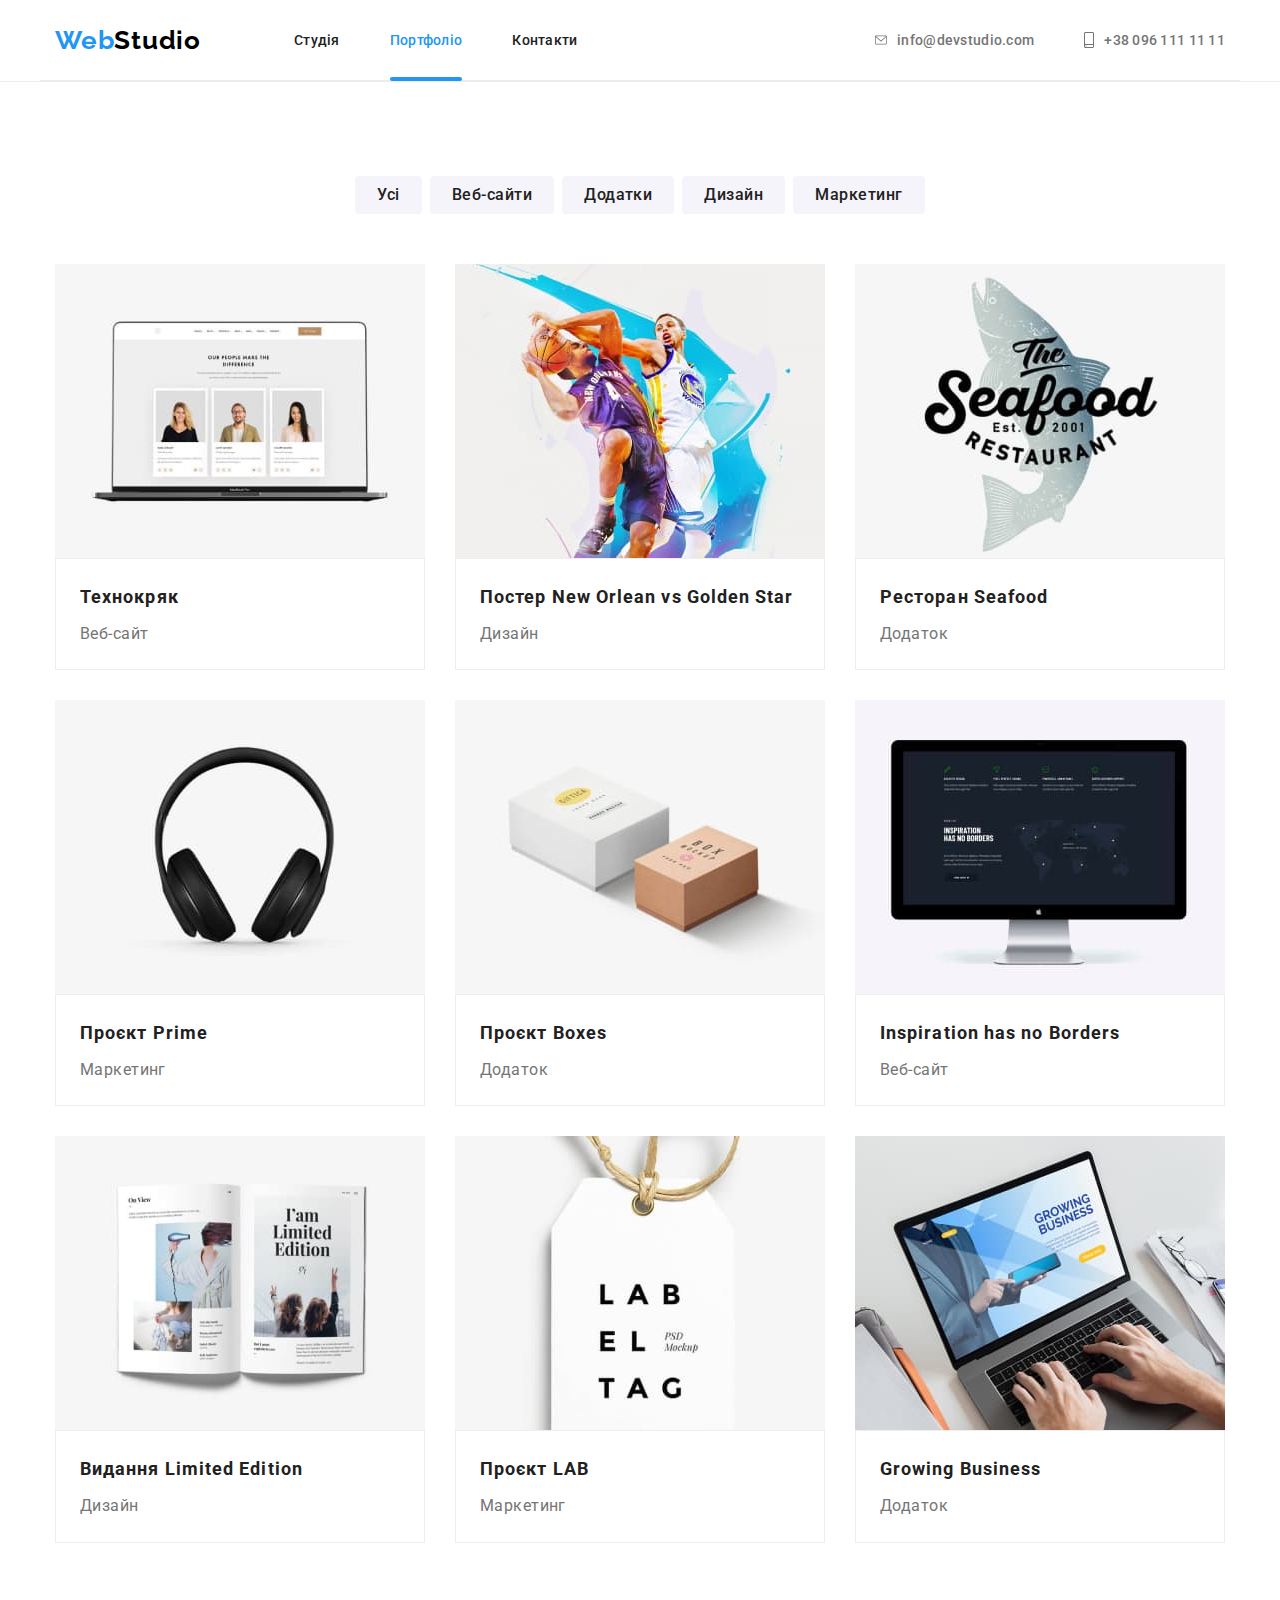
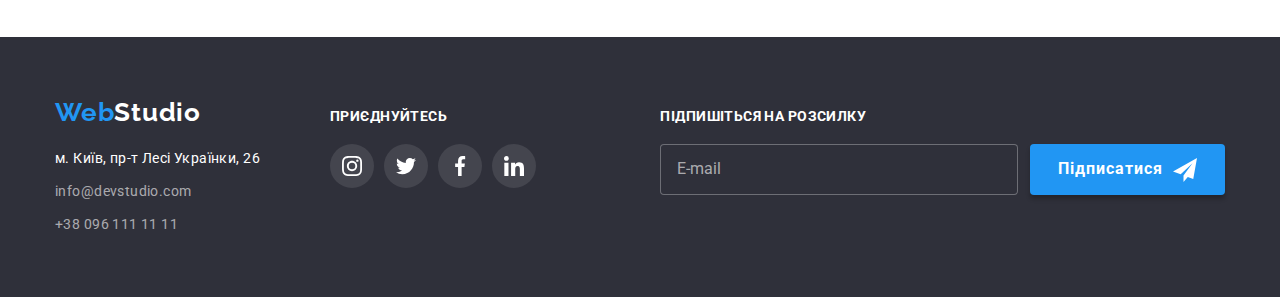
==== portfolio.html @ 320b432a "Initial commit" ====
<!DOCTYPE html>
<html lang="uk">
  <head>
    <meta charset="UTF-8" />
    <meta http-equiv="X-UA-Compatible" content="IE=edge" />
    <meta name="viewport" content="width=device-width, initial-scale=1.0" />
    <title>Портфоліо</title>
    <link
      href="https://fonts.googleapis.com/css2?family=Raleway:wght@700&family=Roboto:wght@400;500;700;900&display=swap"
      rel="stylesheet"
    />
    <link
      rel="stylesheet"
      href="https://cdnjs.cloudflare.com/ajax/libs/modern-normalize/1.0.0/modern-normalize.min.css"
    />
    <link rel="stylesheet" href="./css/styles.css" />
  </head>
  <body>
    <header class="header">
      <div class="container header">
        <a href="./index.html" class="logo link"><span class="web">Web</span>Studio</a>
        <nav class="nav-menu">
          <ul class="nav-list list">
            <li class="nav-list-point">
              <a href="./index.html" class="nav-list-link link">Студія</a>
            </li>
            <li class="nav-list-point">
              <div class="current-thumb">
                <a href="./portfolio.html" class="nav-list-link current link">Портфоліо</a>
              </div>
            </li>
            <li class="nav-list-point">
              <a href="#" class="nav-list-link link">Контакти</a>
            </li>
          </ul>
        </nav>

        <ul class="header-contacts list">
          <li class="header-contacts-point">
            <a href="mailto:info@devstudio.com" class="header-contacts-link link">
              <svg class="header-icon" , width="12" , height="16">
                <use href="./images/icons/symbol-defs.svg#icon-mail"></use>
              </svg>
              info@devstudio.com
            </a>
          </li>
          <li class="header-contacts-point">
            <a href="tel:+380961111111" class="header-contacts-link link">
              <svg class="header-icon" , width="10" , height="16">
                <use href="./images/icons/symbol-defs.svg#icon-smartphone"></use>
              </svg>
              +38 096 111 11 11
            </a>
          </li>
        </ul>
      </div>
    </header>
    <main>
      <section class="portfolio-section section">
        <div class="container">
          <h1 class="visually-hidden">Варіанти наших робіт</h1>
          <ul class="button-list list">
            <li class="button-list-point">
              <button type="button" class="portfolio-button">Усі</button>
            </li>
            <li class="button-list-point">
              <button type="button" class="portfolio-button">Веб-сайти</button>
            </li>
            <li class="button-list-point">
              <button type="button" class="portfolio-button">Додатки</button>
            </li>
            <li class="button-list-point">
              <button type="button" class="portfolio-button">Дизайн</button>
            </li>
            <li class="button-list-point">
              <button type="button" class="portfolio-button">Маркетинг</button>
            </li>
          </ul>
          <ul class="img-list list">
            <li class="img-list-point">
              <a class="img-link link" href="">
                <div class="portfolio-thumb">
                  <img
                    src="./images/portfolio/tech-1.jpg"
                    alt="відкритий ноутбук з зображенням команди"
                    width="370"
                    height="294"
                    class="img-list-image"
                  />
                  <div class="overlay">
                    <p class="portfolio-text text">
                      Ресурс пропонує комплексні пропозиції з різним рівнем функціоналу та сервісів.
                      Все це дозволить відвідувачу отримати вичерпні відомості про компанію чи
                      приватну особу.
                    </p>
                  </div>
                </div>
                <div class="img-list-container">
                  <h2 class="img-list-title">Технокряк</h2>
                  <p class="img-list-text">Веб-сайт</p>
                </div>
              </a>
            </li>
            <li class="img-list-point">
              <a class="img-link link" href="">
                <div class="portfolio-thumb">
                  <img
                    src="./images/portfolio/poster-2.jpg"
                    alt="потсер з двома баскетболистами"
                    width="370"
                    height="294"
                    class="img-list-image"
                  />
                  <div class="overlay">
                    <p class="portfolio-text text">
                      Ресурс пропонує комплексні пропозиції з різним рівнем функціоналу та сервісів.
                      Все це дозволить відвідувачу отримати вичерпні відомості про компанію чи
                      приватну особу.
                    </p>
                  </div>
                </div>
                <div class="img-list-container">
                  <h2 class="img-list-title">Постер New Orlean vs Golden Star</h2>
                  <p class="img-list-text">Дизайн</p>
                </div>
              </a>
            </li>
            <li class="img-list-point">
              <a class="img-link link" href="">
                <div class="portfolio-thumb">
                  <img
                    src="./images/portfolio/restaurant-3.jpg"
                    alt="логотип ресторану"
                    width="370"
                    height="294"
                    class="img-list-image"
                  />
                  <div class="overlay">
                    <p class="portfolio-text text">
                      Ресурс пропонує комплексні пропозиції з різним рівнем функціоналу та сервісів.
                      Все це дозволить відвідувачу отримати вичерпні відомості про компанію чи
                      приватну особу.
                    </p>
                  </div>
                </div>
                <div class="img-list-container">
                  <h2 class="img-list-title">Ресторан Seafood</h2>
                  <p class="img-list-text">Додаток</p>
                </div>
              </a>
            </li>
            <li class="img-list-point">
              <a class="img-link link" href="">
                <div class="portfolio-thumb">
                  <img
                    src="./images/portfolio/prime-4.jpg"
                    alt="навушники"
                    width="370"
                    height="294"
                    class="img-list-image"
                  />
                  <div class="overlay">
                    <p class="portfolio-text text">
                      Ресурс пропонує комплексні пропозиції з різним рівнем функціоналу та сервісів.
                      Все це дозволить відвідувачу отримати вичерпні відомості про компанію чи
                      приватну особу.
                    </p>
                  </div>
                </div>
                <div class="img-list-container">
                  <h2 class="img-list-title">Проєкт Prime</h2>
                  <p class="img-list-text">Маркетинг</p>
                </div>
              </a>
            </li>
            <li class="img-list-point">
              <a class="img-link link" href="">
                <div class="portfolio-thumb">
                  <img
                    src="./images/portfolio/boxes-5.jpg"
                    alt="дві коробки"
                    width="370"
                    height="294"
                    class="img-list-image"
                  />
                  <div class="overlay">
                    <p class="portfolio-text text">
                      Ресурс пропонує комплексні пропозиції з різним рівнем функціоналу та сервісів.
                      Все це дозволить відвідувачу отримати вичерпні відомості про компанію чи
                      приватну особу.
                    </p>
                  </div>
                </div>
                <div class="img-list-container">
                  <h2 class="img-list-title">Проєкт Boxes</h2>
                  <p class="img-list-text">Додаток</p>
                </div>
              </a>
            </li>
            <li class="img-list-point">
              <a class="img-link link" href="">
                <div class="portfolio-thumb">
                  <img
                    src="./images/portfolio/inspiration-6.jpg"
                    alt="монітор"
                    width="370"
                    height="294"
                    class="img-list-image"
                  />
                  <div class="overlay">
                    <p class="portfolio-text text">
                      Ресурс пропонує комплексні пропозиції з різним рівнем функціоналу та сервісів.
                      Все це дозволить відвідувачу отримати вичерпні відомості про компанію чи
                      приватну особу.
                    </p>
                  </div>
                </div>
                <div class="img-list-container">
                  <h2 lang="en" class="img-list-title">Inspiration has no Borders</h2>
                  <p class="img-list-text">Веб-сайт</p>
                </div>
              </a>
            </li>
            <li class="img-list-point">
              <a class="img-link link" href="">
                <div class="portfolio-thumb">
                  <img
                    src="./images/portfolio/publisher-7.jpg"
                    alt="відкритий журнал"
                    width="370"
                    height="294"
                    class="img-list-image"
                  />
                  <div class="overlay">
                    <p class="portfolio-text text">
                      Ресурс пропонує комплексні пропозиції з різним рівнем функціоналу та сервісів.
                      Все це дозволить відвідувачу отримати вичерпні відомості про компанію чи
                      приватну особу.
                    </p>
                  </div>
                </div>
                <div class="img-list-container">
                  <h2 class="img-list-title">Видання Limited Edition</h2>
                  <p class="img-list-text">Дизайн</p>
                </div>
              </a>
            </li>
            <li class="img-list-point">
              <a class="img-link link" href="">
                <div class="portfolio-thumb">
                  <img
                    src="./images/portfolio/lab-8.jpg"
                    alt="бірка"
                    width="370"
                    height="294"
                    class="img-list-image"
                  />
                  <div class="overlay">
                    <p class="portfolio-text text">
                      Ресурс пропонує комплексні пропозиції з різним рівнем функціоналу та сервісів.
                      Все це дозволить відвідувачу отримати вичерпні відомості про компанію чи
                      приватну особу.
                    </p>
                  </div>
                </div>
                <div class="img-list-container">
                  <h2 class="img-list-title">Проєкт LAB</h2>
                  <p class="img-list-text">Маркетинг</p>
                </div>
              </a>
            </li>
            <li class="img-list-point">
              <a class="img-link link" href="">
                <div class="portfolio-thumb">
                  <img
                    src="./images/portfolio/growing-9.jpg"
                    alt="відкритий ноутбук, за яким працюють"
                    width="370"
                    height="294"
                    class="img-list-image"
                  />
                  <div class="overlay">
                    <p class="portfolio-text text">
                      Ресурс пропонує комплексні пропозиції з різним рівнем функціоналу та сервісів.
                      Все це дозволить відвідувачу отримати вичерпні відомості про компанію чи
                      приватну особу.
                    </p>
                  </div>
                </div>
                <div class="img-list-container">
                  <h2 lang="en" class="img-list-title">Growing Business</h2>
                  <p class="img-list-text">Додаток</p>
                </div>
              </a>
            </li>
          </ul>
        </div>
      </section>
    </main>
    <footer class="footer">
      <div class="container footer">
        <div class="footer-point">
          <a href="./index.html" class="footer-logo link"><span class="web">Web</span>Studio</a>
          <address class="address">
            <ul class="address-list list">
              <li class="address-list-point">
                <a
                  href="https://goo.gl/maps/GuwMSPQfHSUweZrs6"
                  target="_blank"
                  rel="noopener noreferrer"
                  class="address-list-link-text link"
                  >м. Київ, пр-т Лесі Українки, 26</a
                >
              </li>
              <li class="address-list-point">
                <a href="mailto:info@devstdio.com" class="address-list-link link"
                  >info@devstudio.com</a
                >
              </li>
              <li class="address-list-point">
                <a href="tel:+380961111111" class="address-list-link link">+38 096 111 11 11</a>
              </li>
            </ul>
          </address>
        </div>
        <div class="footer-point join">
          <p class="join-text">Приєднуйтесь</p>
          <ul class="footer-socials list">
            <li class="footer-socials-point">
              <a
                href=""
                class="footer-socials-link link"
                target="_blank"
                rel="noopener noreferrer"
                aria-label="іконка Instagram"
              >
                <svg class="social-links-icon" width="20" height="20">
                  <use href="./images/icons/symbol-defs.svg#icon-instagram"></use>
                </svg>
              </a>
            </li>
            <li class="footer-socials-point">
              <a
                href=""
                class="footer-socials-link link"
                target="_blank"
                rel="noopener noreferrer"
                aria-label="іконка Twitter"
              >
                <svg class="social-links-icon" width="20" height="20">
                  <use href="./images/icons/symbol-defs.svg#icon-twitter"></use>
                </svg>
              </a>
            </li>
            <li class="footer-socials-point">
              <a
                href=""
                class="footer-socials-link link"
                target="_blank"
                rel="noopener noreferrer"
                aria-label="іконка Facebook"
              >
                <svg class="social-links-icon" width="20" height="20">
                  <use href="./images/icons/symbol-defs.svg#icon-facebook"></use>
                </svg>
              </a>
            </li>
            <li class="footer-socials-point">
              <a
                href=""
                class="footer-socials-link link"
                target="_blank"
                rel="noopener noreferrer"
                aria-label="іконка Linkedin"
              >
                <svg class="social-links-icon" width="20" height="20">
                  <use href="./images/icons/symbol-defs.svg#icon-linkedin"></use>
                </svg>
              </a>
            </li>
          </ul>
        </div>
        <form name="join" class="form-join">
          <div role="group" aria-labelledby="join-us" class="join-form">
            <label for="join-us" class="join-label">Підпишіться на розсилку</label>
            <div class="join-subform">
              <input type="email" id="join-us" class="join-input" placeholder="E-mail" />
              <button type="submit" class="join-button button">
                Підписатися
                <svg class="join-icon" width="24" height="24">
                  <use href="./images/icons/symbol-defs.svg#icon-send"></use>
                </svg>
              </button>
            </div>
          </div>
        </form>
      </div>
    </footer>
  </body>
</html>
---- css/styles.css ----
:root {
  --primary-text-color: #757575;
  --secondary-text-color: #212121;
  --hover-text-color: #2196f3;
  --hero-background-color: #2f303a;
  --universal-color: #ffffff;
  --function-background-color: #f5f5f5;
  --studio-color: #000000;
  --team-background-color: #f5f4fa;
  --portfolio-div-color: #eeeeee;
  --team-social-links-color: #afb1b8;
  --anim: 250ms cubic-bezier(0.4, 0, 0.2, 1);
}

body {
  font-family: 'Roboto', sans-serif;
  font-size: 14px;
  color: var(--primary-text-color);
  letter-spacing: 0.03em;
}

h1,
h2,
h3,
h4,
h5,
h6,
p,
ul {
  margin: 0;
  padding: 0;
}

img {
  display: block;
  max-width: 100%;
  height: auto;
}

address {
  font-style: normal;
  margin-top: 20px;
}

button {
  display: block;
  cursor: pointer;
  border: none;
  border-radius: 4px;
}

.container {
  width: 1200px;
  padding: 0 15px;
  margin: 0 auto;

  /* outline: 2px solid tomato; */
}

.section {
  padding-bottom: 94px;
  padding-top: 94px;
}

.list {
  list-style-type: none;
  list-style: none;
  padding-left: 0;
  margin: 0;
}

.link {
  text-decoration: none;
  /* color: inherit; */
}

/* header */

.header {
  border-bottom: 1px solid #ececec;
}

.logo {
  font-family: 'Raleway', sans-serif;
  font-weight: 700;
  font-size: 26px;
  line-height: 1.19;
  letter-spacing: 0.03em;
  color: var(--studio-color);

  margin-right: 93px;
}

.web {
  color: var(--hover-text-color);
}

.nav-list .nav-list-link.current {
  color: var(--hover-text-color);
}

.current-thumb {
  position: relative;
}

.nav-list-link.current::after {
  content: '';
  position: absolute;
  height: 4px;
  width: 100%;
  bottom: -33px;
  left: 0;

  background: var(--hover-text-color);
  border-radius: 2px;
}

.nav-list-link,
.header-contacts-link {
  padding-top: 32px;
  padding-bottom: 32px;

  font-weight: 500;
  line-height: 1.17;
  letter-spacing: 0.02em;
  color: var(--primary-text-color);

  transition: color var(--anim);
}

.nav-list-link {
  color: var(--secondary-text-color);
}

.nav-list-point:not(.nav-list-point:last-child) {
  color: var(--secondary-text-color);
  margin-right: 50px;
}

.nav-list-link:hover,
.nav-list-link:focus {
  color: var(--hover-text-color);
}

.header-contacts-link:hover,
.header-contacts-link:focus {
  color: var(--hover-text-color);
}

.header .container {
  display: flex;
  align-items: center;
}

.nav-list,
.header-contacts {
  display: flex;
}

.header-contacts {
  margin-left: auto;
}

.header-contacts-point:not(.header-contacts-point:last-child) {
  margin-right: 50px;
}

.header-contacts-link {
  display: flex;
  align-items: center;
  gap: 10px;
}

.header-icon {
  fill: currentColor;
}

/* main */

/* hero */
.hero {
  background-color: var(--hero-background-color);
  background-image: linear-gradient(rgba(47, 48, 58, 0.4), rgba(47, 48, 58, 0.4)),
    url(../images/main/hero-image.jpg);
  background-repeat: no-repeat;
  background-position: center;
  background-size: cover;
  height: 600px;
  max-width: 1600px;
  text-align: center;
  padding-top: 200px;
  padding-bottom: 200px;
  margin: 0 auto;
}

.hero-title {
  margin-right: auto;
  margin-left: auto;
  margin-bottom: 30px;

  width: 696px;
  font-style: normal;
  font-weight: 900;
  font-size: 44px;
  line-height: 1.36;
  letter-spacing: 0.06em;
  text-transform: uppercase;
  color: var(--universal-color);
}

.hero-button {
  background: var(--hover-text-color);
  box-shadow: 0px 4px 4px rgba(0, 0, 0, 0.15);

  font-family: inherit;
  font-weight: 700;
  font-size: 16px;
  line-height: 1.875;
  letter-spacing: 0.06em;
  color: var(--universal-color);

  margin-left: auto;
  margin-right: auto;
  padding: 10px 32px;
}

/* benefits */

.visually-hidden {
  position: absolute;
  width: 1px;
  height: 1px;
  margin: -1px;
  border: 0;
  padding: 0;

  white-space: nowrap;
  clip-path: inset(100%);
  clip: rect(0 0 0 0);
  overflow: hidden;
}

.benefits-div {
  background: #f5f4fa;
  border-radius: 4px;
  margin-bottom: 30px;
  height: 120px;

  display: flex;
  justify-content: center;
  align-items: center;
}

.benefits-list {
  list-style-type: none;
  display: flex;
}

.benefits-list-point:not(.benefits-list-point:last-child) {
  margin-right: 30px;
}

.benefits-list-title {
  font-size: 14px;
  line-height: 1.14;
  text-transform: uppercase;

  margin-bottom: 10px;

  color: var(--secondary-text-color);
}

.benefits-list-text {
  line-height: 1.71;
}

/* section function and team*/

.function {
  padding-top: 0;
}

.function-thumb {
  position: relative;
  overflow: hidden;
}

.function-img-text {
  position: absolute;
  bottom: 0;
  width: 100%;
  display: flex;
  align-items: center;
  justify-content: center;
  height: 70px;

  font-weight: 700;
  line-height: 1.14;
  text-align: center;
  text-transform: uppercase;

  color: var(--universal-color);
  background-color: rgba(47, 48, 58, 0.8);
}

.team {
  background-color: var(--team-background-color);
}

.function-list,
.team-list {
  list-style-type: none;
  display: flex;
}

.function-list-point:not(.function-list-point:last-child) {
  margin-right: 30px;
}

.team-list-point:not(.team-list-point:last-child) {
  margin-right: 30px;
}

.function-title,
.team-title,
.clients-title {
  font-size: 36px;
  line-height: 1.17;
  text-align: center;

  margin-bottom: 50px;

  color: var(--secondary-text-color);
}

.team-list-title {
  font-weight: 500;
  font-size: 16px;
  line-height: 1.17;
  text-align: center;

  margin-bottom: 10px;

  color: var(--secondary-text-color);
}
.team-list-text {
  font-size: 16px;
  line-height: 1.17;
  text-align: center;
  margin-bottom: 16px;
}

.social-links {
  display: flex;
  align-items: center;
  justify-content: center;
  gap: 10px;
}

.social-links-link {
  display: flex;
  align-items: center;
  justify-content: center;

  width: 44px;
  height: 44px;
  border-radius: 50%;
  color: var(--team-social-links-color);

  transition: color var(--anim), background-color var(--anim);
}

.social-links-link:hover,
.social-links-link:focus {
  color: var(--universal-color);
  background-color: var(--hover-text-color);
}

.social-links-icon {
  fill: currentColor;
}

.team-container {
  box-shadow: 0px 1px 3px rgba(0, 0, 0, 0.12), 0px 1px 1px rgba(0, 0, 0, 0.14),
    0px 2px 1px rgba(0, 0, 0, 0.2);
  border-radius: 0px 0px 4px 4px;
  background-color: var(--universal-color);

  padding-top: 30px;
  padding-bottom: 30px;
}

/* clients */

.clients-list {
  display: flex;
  align-items: center;
  justify-content: center;
  gap: 30px;
}

.clients-link {
  display: flex;
  align-items: center;
  justify-content: center;

  border: 1px solid currentColor;
  border-radius: 4px;
  width: 170px;
  height: 92px;

  color: var(--team-social-links-color);

  transition: color var(--anim);
}

.clients-link:hover,
.clients-link:focus {
  color: var(--hover-text-color);
}

.clients-icon {
  fill: currentColor;
}

/* footer */

.footer {
  background-color: var(--hero-background-color);
  padding-top: 60px;
  padding-bottom: 60px;
}

.footer-list {
  display: flex;
  align-items: baseline;
  gap: 70px;
}

.join-text,
.join-label {
  font-weight: 700;
  line-height: 1.14;
  text-transform: uppercase;

  color: var(--universal-color);
  margin-bottom: 20px;
}

.container.footer {
  display: flex;
  align-items: baseline;
  padding-top: 0;
  padding-bottom: 0;
}

.footer-point.join {
  margin-left: 70px;
}

.footer-socials {
  display: flex;
  align-items: center;
  justify-content: center;
  gap: 10px;
}

.footer-socials-link {
  display: flex;
  align-items: center;
  justify-content: center;

  width: 44px;
  height: 44px;
  border-radius: 50%;
  color: var(--universal-color);
  background-color: rgba(255, 255, 255, 0.1);

  transition: background-color var(--anim);
}

.footer-socials-link:hover,
.footer-socials-link:focus {
  background-color: var(--hover-text-color);
}

.footer-icon {
  fill: currentColor;
}

.footer-logo {
  font-family: 'Raleway', sans-serif;
  font-weight: 700;
  font-size: 26px;
  line-height: 1.19;
  letter-spacing: 0.03em;
  color: var(--universal-color);

  margin-bottom: 20px;
}

.address-list-point:not(.address-list-point:last-child) {
  margin-bottom: 9px;
}

.address-list-link-text {
  font-style: normal;
  line-height: 1.71;

  color: var(--universal-color);

  transition: color var(--anim);
}

.address-list-link {
  font-style: normal;
  line-height: 1.71;

  color: rgba(255, 255, 255, 0.6);

  transition: color var(--anim);
}

.address-list-link:hover,
.address-list-link-text:hover,
.address-list-link:focus,
.address-list-link-text:focus {
  color: var(--hover-text-color);
}

.form-join {
  margin-left: auto;
}

.join-form {
  display: flex;
  align-items: baseline;
  flex-direction: column;
}

.join-subform {
  display: flex;
  gap: 12px;
}

.join-input {
  border: 1px solid rgba(255, 255, 255, 0.3);
  border-radius: 4px;
  padding-left: 16px;
  background-color: var(--hero-background-color);
  width: 358px;
  color: var(--universal-color);
}

.join-input::placeholder {
  font-weight: 400;
  font-size: 16px;
  line-height: 1.25;
  align-items: center;

  color: rgba(255, 255, 255, 0.6);
}

.join-button,
.modal-form-button {
  background-color: var(--hover-text-color);
  padding: 10px 28px;
  display: flex;
  align-items: center;

  font-family: inherit;
  font-weight: 700;
  font-size: 16px;
  line-height: 1.88;
  text-align: center;
  letter-spacing: 0.06em;
  color: var(--universal-color);
  box-shadow: 0px 4px 4px rgba(0, 0, 0, 0.25);

  transition: background-color var(--anim);
}

.modal-form-button:hover,
.modal-formbutton:focus,
.join-button:hover,
.join-button:focus {
  background-color: #188ce8;
}

.join-icon {
  margin-left: 10px;
}

/* portfolio section */

.button-list,
.img-list {
  list-style-type: none;
  display: flex;
  flex-wrap: wrap;
}

.button-list {
  justify-content: center;
  margin-bottom: 50px;
}

.button-list-point:not(.button-list-point:last-child) {
  margin-right: 8px;
}

.portfolio-button {
  font-family: inherit;
  font-weight: 500;
  font-size: 16px;
  line-height: 1.62;
  text-align: center;
  letter-spacing: 0.03em;

  padding: 6px 22px;

  background-color: var(--team-background-color);
  color: var(--secondary-text-color);
  border: 0;

  transition: color var(--anim), background var(--anim), box-shadow var(--anim);
}

.portfolio-button:hover,
.portfolio-button:focus,
.portfolio-button:active {
  color: var(--universal-color);
  background: var(--hover-text-color);
  box-shadow: 0px 3px 1px rgba(0, 0, 0, 0.1), 0px 1px 2px rgba(0, 0, 0, 0.08),
    0px 2px 2px rgba(0, 0, 0, 0.12);
}

.img-list-point:not(.img-list-point:nth-child(3n)) {
  margin-right: 30px;
}

.img-list-point:not(.img-list-point:nth-child(n + 7)) {
  margin-bottom: 30px;
}

.img-link {
  display: block;
  color: inherit;
}

.portfolio-thumb {
  position: relative;
  overflow: hidden;
}

.overlay {
  position: absolute;
  bottom: 0;
  transform: translateY(100%);

  width: 100%;
  height: 100%;
  padding-left: 24px;
  padding-right: 24px;
  display: flex;
  align-items: center;

  font-size: 18px;
  line-height: 1.56;

  color: var(--universal-color);
  background-color: var(--hover-text-color);

  transition: transform var(--anim), box-shadow var(--anim);
}

.img-link:hover,
.img-link:focus {
  box-shadow: 0px 1px 1px rgba(0, 0, 0, 0.12), 0px 4px 4px rgba(0, 0, 0, 0.06),
    1px 4px 6px rgba(0, 0, 0, 0.16);
}

.img-link:hover .overlay,
.img-link:focus .overlay {
  transform: translateY(0%);
}

.img-list-container {
  border: 1px solid var(--portfolio-div-color);
  padding-top: 20px;
  padding-right: 24px;
  padding-left: 24px;
  padding-bottom: 20px;
}

.img-list-title {
  font-size: 18px;
  line-height: 2;
  letter-spacing: 0.06em;

  color: var(--secondary-text-color);

  margin-bottom: 4px;
}

.img-list-text {
  font-size: 16px;
  line-height: 1.88;
}

.backdrop {
  position: fixed;
  top: 0;
  left: 0;

  width: 100%;
  height: 100%;

  background-color: rgba(0, 0, 0, 0.2);

  transition: opacity var(--anim), visibility var(--anim);
}

.backdrop.is-hidden {
  opacity: 0;
  visibility: hidden;
  pointer-events: none;
}

.modal {
  position: absolute;
  top: 50%;
  left: 50%;
  padding: 40px;

  transform: translate(-50%, -50%);

  width: 528px;
  height: 581px;
  background-color: var(--universal-color);
  box-shadow: 0px 1px 3px rgba(0, 0, 0, 0.12), 0px 1px 1px rgba(0, 0, 0, 0.14),
    0px 2px 1px rgba(0, 0, 0, 0.2);
  border-radius: 4px;
}

.modal-button {
  position: absolute;
  top: 14px;
  right: 14px;

  display: inline-flex;
  align-items: center;
  justify-content: center;
  cursor: pointer;

  padding: 0;
  width: 30px;
  height: 30px;
  border-radius: 50%;
  background: var(--universal-color);
  border: 1px solid rgba(0, 0, 0, 0.1);
}

.close-icon {
  fill: #000000;
  transition: fill var(--anim);
}

.modal-button:hover .close-icon,
.modal-button:focus .close-icon {
  fill: var(--hover-text-color);
}

.modal-title {
  display: block;
  text-align: center;
  margin-bottom: 12px;

  font-weight: 700;
  font-size: 20px;
  line-height: 1.15;

  color: var(--secondary-text-color);
}

.modal-form-div {
  position: relative;
}

.modal-form-div:not(.modal-form-div:last-child) {
  margin-bottom: 10px;
}

.modal-icon {
  position: absolute;
  top: 50%;
  left: 21px;
  transform: translate(-50%, -50%);

  transition: fill var(--anim);
}

.modal-form-input {
  width: 100%;
  border: 1px solid rgba(33, 33, 33, 0.2);
  border-radius: 4px;
  padding: 12px 42px;

  outline-offset: -1px;
  outline: 1px solid transparent;
  transition: outline-color var(--anim);
}

.modal-form-input:focus {
  outline-color: var(--hover-text-color);
}

.modal-form-input:focus + .modal-icon {
  fill: var(--hover-text-color);
}

.modal-form-label {
  display: block;
  margin-bottom: 4px;
}

.modal-form-label,
.textarea::placeholder {
  font-size: 12px;
  line-height: 1.16;
  letter-spacing: 0.01em;
  margin-bottom: 4px;

  color: var(--primary-text-color);
}

.textarea {
  display: block;
  padding: 12px 16px;
  resize: none;
  margin-bottom: 0;
}

.textarea::placeholder {
  color: rgba(117, 117, 117, 0.5);
  margin-bottom: 0;
}

.checkbox-privacy {
  margin-top: 20px;
  margin-bottom: 30px;
  display: flex;
  align-items: center;
  justify-content: center;
}

.modal-form-checkbox {
  margin-right: 8.38px;
  appearance: none;
  width: 16px;
  height: 15px;
  border: 2px solid var(--secondary-text-color);
  border-radius: 2px;

  outline-offset: -2px;
  outline: 2px solid transparent;
  transition: outline-color var(--anim), background-color var(--anim), background-size var(--anim);
  background-position: center;
  background-repeat: no-repeat;
  background-size: 0;
}

.modal-form-checkbox:checked {
  outline-color: var(--hover-text-color);
  background-color: var(--hover-text-color);
  background-image: url("data:image/svg+xml,%3Csvg width='13' height='10' viewBox='0 0 13 10' fill='none' xmlns='http://www.w3.org/2000/svg'%3E%3Cpath d='M1.95703 4.75166L1.88825 4.68604L1.81923 4.75141L0.93123 5.59258L0.854858 5.66492L0.930974 5.73753L4.42671 9.07236L4.49574 9.1382L4.56476 9.07236L12.069 1.91352L12.1449 1.84116L12.069 1.76881L11.1873 0.927644L11.1183 0.861826L11.0493 0.927611L4.49577 7.17353L1.95703 4.75166Z' fill='white' stroke='white' stroke-width='0.2'/%3E%3C/svg%3E");
  background-size: 11px 8px;
}

.privacy {
  font-size: 14px;
  line-height: 1.71;
}

.privacy-link {
  color: var(--hover-text-color);
  text-decoration: underline;
  cursor: pointer;
}

.modal-form-button {
  display: block;
  margin-left: auto;
  margin-right: auto;
  padding: 10px 50px;
}
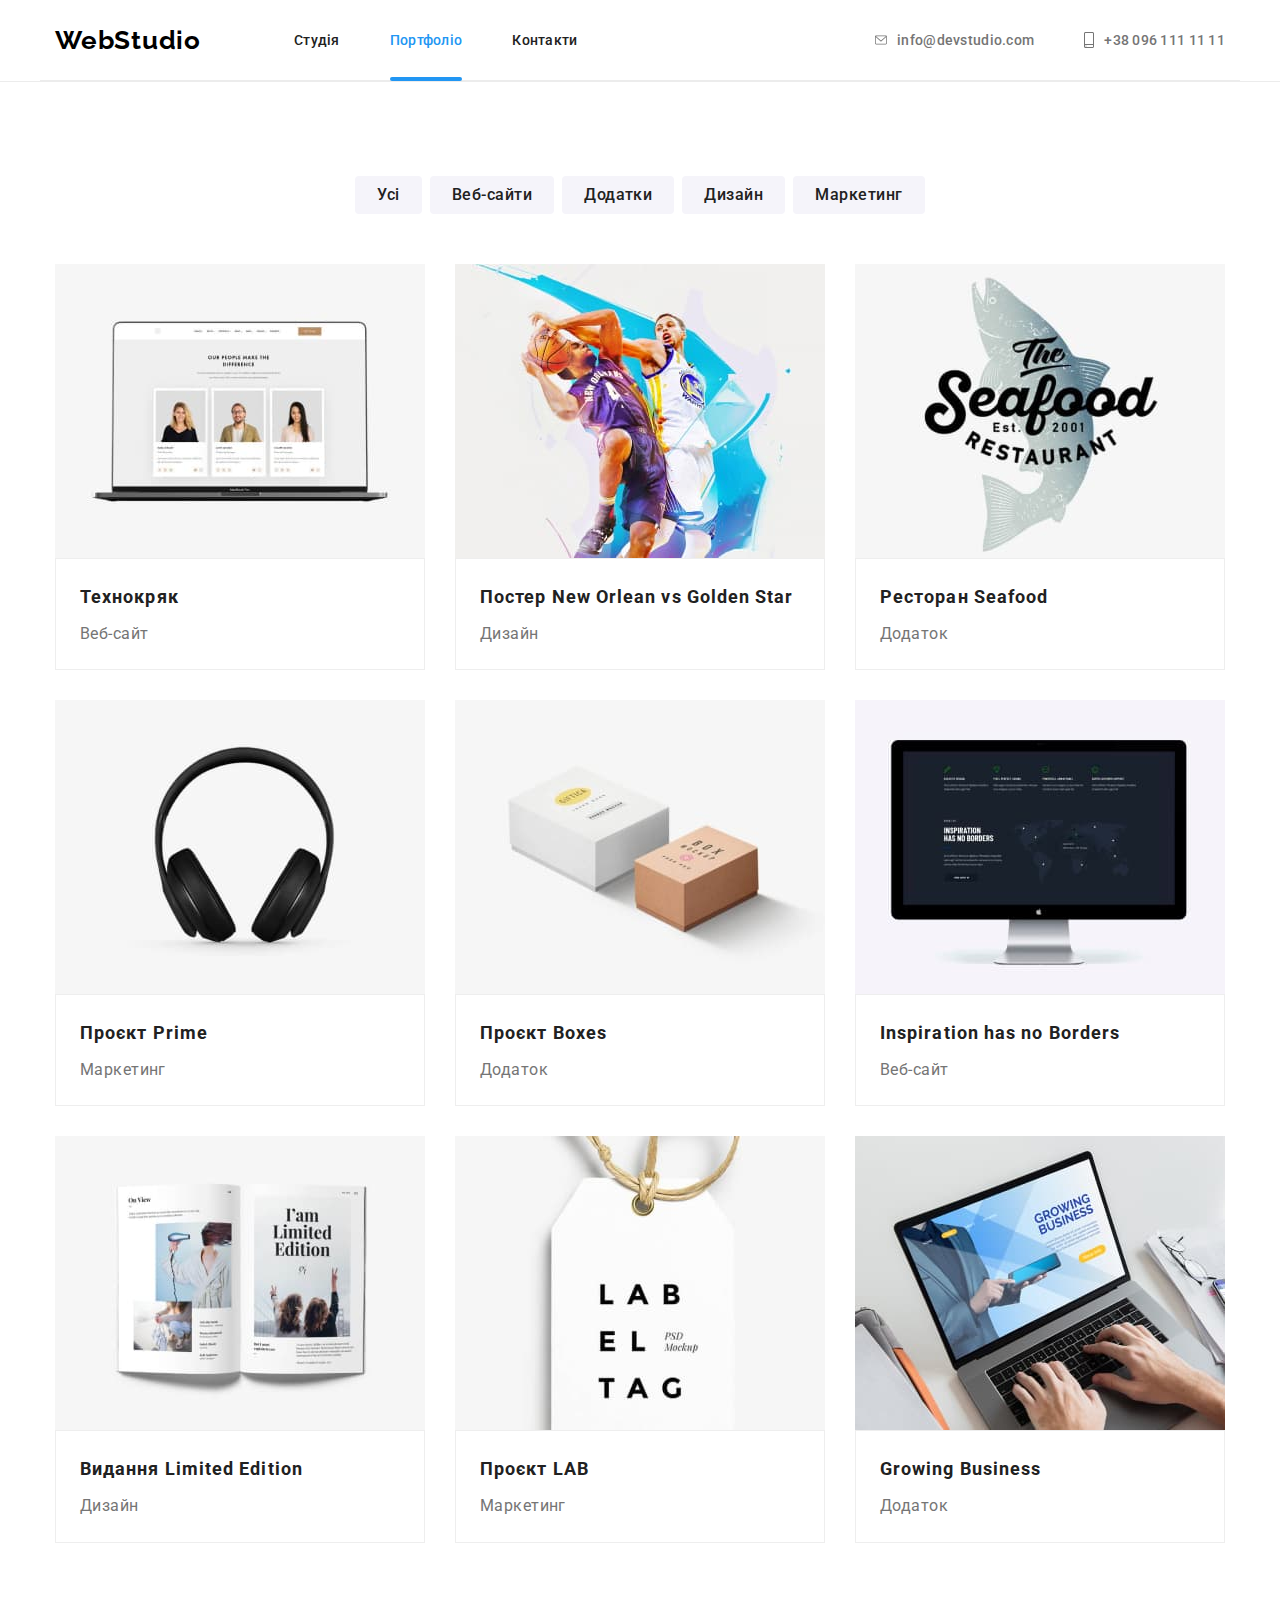
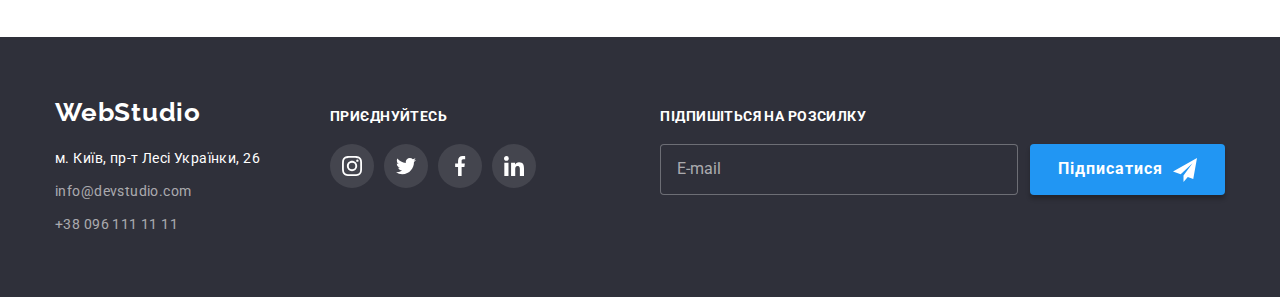
==== commit 109ae15b: "BEM update" ====
--- a/portfolio.html
+++ b/portfolio.html
@@ -19,34 +19,34 @@
     <header class="header">
       <div class="container header">
         <a href="./index.html" class="logo link"><span class="web">Web</span>Studio</a>
-        <nav class="nav-menu">
-          <ul class="nav-list list">
-            <li class="nav-list-point">
-              <a href="./index.html" class="nav-list-link link">Студія</a>
-            </li>
-            <li class="nav-list-point">
+        <nav class="nav">
+          <ul class="nav__list list">
+            <li class="nav__item">
+              <a href="./index.html" class="nav__link link">Студія</a>
+            </li>
+            <li class="nav__item">
               <div class="current-thumb">
-                <a href="./portfolio.html" class="nav-list-link current link">Портфоліо</a>
+                <a href="./portfolio.html" class="nav__link nav__link--current link">Портфоліо</a>
               </div>
             </li>
-            <li class="nav-list-point">
-              <a href="#" class="nav-list-link link">Контакти</a>
+            <li class="nav__item">
+              <a href="#" class="nav__link link">Контакти</a>
             </li>
           </ul>
         </nav>
 
         <ul class="header-contacts list">
-          <li class="header-contacts-point">
-            <a href="mailto:info@devstudio.com" class="header-contacts-link link">
-              <svg class="header-icon" , width="12" , height="16">
+          <li class="header-contacts__item">
+            <a href="mailto:info@devstudio.com" class="header-contacts__link link">
+              <svg class="header-contacts__icon" , width="12" , height="16">
                 <use href="./images/icons/symbol-defs.svg#icon-mail"></use>
               </svg>
               info@devstudio.com
             </a>
           </li>
-          <li class="header-contacts-point">
-            <a href="tel:+380961111111" class="header-contacts-link link">
-              <svg class="header-icon" , width="10" , height="16">
+          <li class="header-contacts__item">
+            <a href="tel:+380961111111" class="header-contacts__link link">
+              <svg class="header-contacts__icon" , width="10" , height="16">
                 <use href="./images/icons/symbol-defs.svg#icon-smartphone"></use>
               </svg>
               +38 096 111 11 11
@@ -60,236 +60,236 @@
         <div class="container">
           <h1 class="visually-hidden">Варіанти наших робіт</h1>
           <ul class="button-list list">
-            <li class="button-list-point">
-              <button type="button" class="portfolio-button">Усі</button>
-            </li>
-            <li class="button-list-point">
-              <button type="button" class="portfolio-button">Веб-сайти</button>
-            </li>
-            <li class="button-list-point">
-              <button type="button" class="portfolio-button">Додатки</button>
-            </li>
-            <li class="button-list-point">
-              <button type="button" class="portfolio-button">Дизайн</button>
-            </li>
-            <li class="button-list-point">
-              <button type="button" class="portfolio-button">Маркетинг</button>
+            <li class="button-list__item">
+              <button type="button" class="button-list__button">Усі</button>
+            </li>
+            <li class="button-list__item">
+              <button type="button" class="button-list__button">Веб-сайти</button>
+            </li>
+            <li class="button-list__item">
+              <button type="button" class="button-list__button">Додатки</button>
+            </li>
+            <li class="button-list__item">
+              <button type="button" class="button-list__button">Дизайн</button>
+            </li>
+            <li class="button-list__item">
+              <button type="button" class="button-list__button">Маркетинг</button>
             </li>
           </ul>
           <ul class="img-list list">
-            <li class="img-list-point">
-              <a class="img-link link" href="">
-                <div class="portfolio-thumb">
+            <li class="img-list__item">
+              <a class="img-list__link link" href="">
+                <div class="product">
                   <img
                     src="./images/portfolio/tech-1.jpg"
                     alt="відкритий ноутбук з зображенням команди"
                     width="370"
                     height="294"
-                    class="img-list-image"
-                  />
-                  <div class="overlay">
-                    <p class="portfolio-text text">
-                      Ресурс пропонує комплексні пропозиції з різним рівнем функціоналу та сервісів.
-                      Все це дозволить відвідувачу отримати вичерпні відомості про компанію чи
-                      приватну особу.
-                    </p>
-                  </div>
-                </div>
-                <div class="img-list-container">
-                  <h2 class="img-list-title">Технокряк</h2>
-                  <p class="img-list-text">Веб-сайт</p>
-                </div>
-              </a>
-            </li>
-            <li class="img-list-point">
-              <a class="img-link link" href="">
-                <div class="portfolio-thumb">
+                    class="product__image"
+                  />
+                  <div class="product__overlay">
+                    <p class="product__text text">
+                      Ресурс пропонує комплексні пропозиції з різним рівнем функціоналу та сервісів.
+                      Все це дозволить відвідувачу отримати вичерпні відомості про компанію чи
+                      приватну особу.
+                    </p>
+                  </div>
+                </div>
+                <div class="product__container">
+                  <h2 class="product__title">Технокряк</h2>
+                  <p class="product__label">Веб-сайт</p>
+                </div>
+              </a>
+            </li>
+            <li class="img-list__item">
+              <a class="img-list__link link" href="">
+                <div class="product">
                   <img
                     src="./images/portfolio/poster-2.jpg"
                     alt="потсер з двома баскетболистами"
                     width="370"
                     height="294"
-                    class="img-list-image"
-                  />
-                  <div class="overlay">
-                    <p class="portfolio-text text">
-                      Ресурс пропонує комплексні пропозиції з різним рівнем функціоналу та сервісів.
-                      Все це дозволить відвідувачу отримати вичерпні відомості про компанію чи
-                      приватну особу.
-                    </p>
-                  </div>
-                </div>
-                <div class="img-list-container">
-                  <h2 class="img-list-title">Постер New Orlean vs Golden Star</h2>
-                  <p class="img-list-text">Дизайн</p>
-                </div>
-              </a>
-            </li>
-            <li class="img-list-point">
-              <a class="img-link link" href="">
-                <div class="portfolio-thumb">
+                    class="product__image"
+                  />
+                  <div class="product__overlay">
+                    <p class="product__text text">
+                      Ресурс пропонує комплексні пропозиції з різним рівнем функціоналу та сервісів.
+                      Все це дозволить відвідувачу отримати вичерпні відомості про компанію чи
+                      приватну особу.
+                    </p>
+                  </div>
+                </div>
+                <div class="product__container">
+                  <h2 class="product__title">Постер New Orlean vs Golden Star</h2>
+                  <p class="product__label">Дизайн</p>
+                </div>
+              </a>
+            </li>
+            <li class="img-list__item">
+              <a class="img-list__link link" href="">
+                <div class="product">
                   <img
                     src="./images/portfolio/restaurant-3.jpg"
                     alt="логотип ресторану"
                     width="370"
                     height="294"
-                    class="img-list-image"
-                  />
-                  <div class="overlay">
-                    <p class="portfolio-text text">
-                      Ресурс пропонує комплексні пропозиції з різним рівнем функціоналу та сервісів.
-                      Все це дозволить відвідувачу отримати вичерпні відомості про компанію чи
-                      приватну особу.
-                    </p>
-                  </div>
-                </div>
-                <div class="img-list-container">
-                  <h2 class="img-list-title">Ресторан Seafood</h2>
-                  <p class="img-list-text">Додаток</p>
-                </div>
-              </a>
-            </li>
-            <li class="img-list-point">
-              <a class="img-link link" href="">
-                <div class="portfolio-thumb">
+                    class="product__image"
+                  />
+                  <div class="product__overlay">
+                    <p class="product__text text">
+                      Ресурс пропонує комплексні пропозиції з різним рівнем функціоналу та сервісів.
+                      Все це дозволить відвідувачу отримати вичерпні відомості про компанію чи
+                      приватну особу.
+                    </p>
+                  </div>
+                </div>
+                <div class="product__container">
+                  <h2 class="product__title">Ресторан Seafood</h2>
+                  <p class="product__label">Додаток</p>
+                </div>
+              </a>
+            </li>
+            <li class="img-list__item">
+              <a class="img-list__link link" href="">
+                <div class="product">
                   <img
                     src="./images/portfolio/prime-4.jpg"
                     alt="навушники"
                     width="370"
                     height="294"
-                    class="img-list-image"
-                  />
-                  <div class="overlay">
-                    <p class="portfolio-text text">
-                      Ресурс пропонує комплексні пропозиції з різним рівнем функціоналу та сервісів.
-                      Все це дозволить відвідувачу отримати вичерпні відомості про компанію чи
-                      приватну особу.
-                    </p>
-                  </div>
-                </div>
-                <div class="img-list-container">
-                  <h2 class="img-list-title">Проєкт Prime</h2>
-                  <p class="img-list-text">Маркетинг</p>
-                </div>
-              </a>
-            </li>
-            <li class="img-list-point">
-              <a class="img-link link" href="">
-                <div class="portfolio-thumb">
+                    class="product__image"
+                  />
+                  <div class="product__overlay">
+                    <p class="product__text text">
+                      Ресурс пропонує комплексні пропозиції з різним рівнем функціоналу та сервісів.
+                      Все це дозволить відвідувачу отримати вичерпні відомості про компанію чи
+                      приватну особу.
+                    </p>
+                  </div>
+                </div>
+                <div class="product__container">
+                  <h2 class="product__title">Проєкт Prime</h2>
+                  <p class="product__label">Маркетинг</p>
+                </div>
+              </a>
+            </li>
+            <li class="img-list__item">
+              <a class="img-list__link link" href="">
+                <div class="product">
                   <img
                     src="./images/portfolio/boxes-5.jpg"
                     alt="дві коробки"
                     width="370"
                     height="294"
-                    class="img-list-image"
-                  />
-                  <div class="overlay">
-                    <p class="portfolio-text text">
-                      Ресурс пропонує комплексні пропозиції з різним рівнем функціоналу та сервісів.
-                      Все це дозволить відвідувачу отримати вичерпні відомості про компанію чи
-                      приватну особу.
-                    </p>
-                  </div>
-                </div>
-                <div class="img-list-container">
-                  <h2 class="img-list-title">Проєкт Boxes</h2>
-                  <p class="img-list-text">Додаток</p>
-                </div>
-              </a>
-            </li>
-            <li class="img-list-point">
-              <a class="img-link link" href="">
-                <div class="portfolio-thumb">
+                    class="product__image"
+                  />
+                  <div class="product__overlay">
+                    <p class="product__text text">
+                      Ресурс пропонує комплексні пропозиції з різним рівнем функціоналу та сервісів.
+                      Все це дозволить відвідувачу отримати вичерпні відомості про компанію чи
+                      приватну особу.
+                    </p>
+                  </div>
+                </div>
+                <div class="product__container">
+                  <h2 class="product__title">Проєкт Boxes</h2>
+                  <p class="product__label">Додаток</p>
+                </div>
+              </a>
+            </li>
+            <li class="img-list__item">
+              <a class="img-list__link link" href="">
+                <div class="product">
                   <img
                     src="./images/portfolio/inspiration-6.jpg"
                     alt="монітор"
                     width="370"
                     height="294"
-                    class="img-list-image"
-                  />
-                  <div class="overlay">
-                    <p class="portfolio-text text">
-                      Ресурс пропонує комплексні пропозиції з різним рівнем функціоналу та сервісів.
-                      Все це дозволить відвідувачу отримати вичерпні відомості про компанію чи
-                      приватну особу.
-                    </p>
-                  </div>
-                </div>
-                <div class="img-list-container">
-                  <h2 lang="en" class="img-list-title">Inspiration has no Borders</h2>
-                  <p class="img-list-text">Веб-сайт</p>
-                </div>
-              </a>
-            </li>
-            <li class="img-list-point">
-              <a class="img-link link" href="">
-                <div class="portfolio-thumb">
+                    class="product__image"
+                  />
+                  <div class="product__overlay">
+                    <p class="product__text text">
+                      Ресурс пропонує комплексні пропозиції з різним рівнем функціоналу та сервісів.
+                      Все це дозволить відвідувачу отримати вичерпні відомості про компанію чи
+                      приватну особу.
+                    </p>
+                  </div>
+                </div>
+                <div class="product__container">
+                  <h2 lang="en" class="product__title">Inspiration has no Borders</h2>
+                  <p class="product__label">Веб-сайт</p>
+                </div>
+              </a>
+            </li>
+            <li class="img-list__item">
+              <a class="img-list__link link" href="">
+                <div class="product">
                   <img
                     src="./images/portfolio/publisher-7.jpg"
                     alt="відкритий журнал"
                     width="370"
                     height="294"
-                    class="img-list-image"
-                  />
-                  <div class="overlay">
-                    <p class="portfolio-text text">
-                      Ресурс пропонує комплексні пропозиції з різним рівнем функціоналу та сервісів.
-                      Все це дозволить відвідувачу отримати вичерпні відомості про компанію чи
-                      приватну особу.
-                    </p>
-                  </div>
-                </div>
-                <div class="img-list-container">
-                  <h2 class="img-list-title">Видання Limited Edition</h2>
-                  <p class="img-list-text">Дизайн</p>
-                </div>
-              </a>
-            </li>
-            <li class="img-list-point">
-              <a class="img-link link" href="">
-                <div class="portfolio-thumb">
+                    class="product__image"
+                  />
+                  <div class="product__overlay">
+                    <p class="product__text text">
+                      Ресурс пропонує комплексні пропозиції з різним рівнем функціоналу та сервісів.
+                      Все це дозволить відвідувачу отримати вичерпні відомості про компанію чи
+                      приватну особу.
+                    </p>
+                  </div>
+                </div>
+                <div class="product__container">
+                  <h2 class="product__title">Видання Limited Edition</h2>
+                  <p class="product__label">Дизайн</p>
+                </div>
+              </a>
+            </li>
+            <li class="img-list__item">
+              <a class="img-list__link link" href="">
+                <div class="product">
                   <img
                     src="./images/portfolio/lab-8.jpg"
                     alt="бірка"
                     width="370"
                     height="294"
-                    class="img-list-image"
-                  />
-                  <div class="overlay">
-                    <p class="portfolio-text text">
-                      Ресурс пропонує комплексні пропозиції з різним рівнем функціоналу та сервісів.
-                      Все це дозволить відвідувачу отримати вичерпні відомості про компанію чи
-                      приватну особу.
-                    </p>
-                  </div>
-                </div>
-                <div class="img-list-container">
-                  <h2 class="img-list-title">Проєкт LAB</h2>
-                  <p class="img-list-text">Маркетинг</p>
-                </div>
-              </a>
-            </li>
-            <li class="img-list-point">
-              <a class="img-link link" href="">
-                <div class="portfolio-thumb">
+                    class="product__image"
+                  />
+                  <div class="product__overlay">
+                    <p class="product__text text">
+                      Ресурс пропонує комплексні пропозиції з різним рівнем функціоналу та сервісів.
+                      Все це дозволить відвідувачу отримати вичерпні відомості про компанію чи
+                      приватну особу.
+                    </p>
+                  </div>
+                </div>
+                <div class="product__container">
+                  <h2 class="product__title">Проєкт LAB</h2>
+                  <p class="product__label">Маркетинг</p>
+                </div>
+              </a>
+            </li>
+            <li class="img-list__item">
+              <a class="img-list__link link" href="">
+                <div class="product">
                   <img
                     src="./images/portfolio/growing-9.jpg"
                     alt="відкритий ноутбук, за яким працюють"
                     width="370"
                     height="294"
-                    class="img-list-image"
-                  />
-                  <div class="overlay">
-                    <p class="portfolio-text text">
-                      Ресурс пропонує комплексні пропозиції з різним рівнем функціоналу та сервісів.
-                      Все це дозволить відвідувачу отримати вичерпні відомості про компанію чи
-                      приватну особу.
-                    </p>
-                  </div>
-                </div>
-                <div class="img-list-container">
-                  <h2 lang="en" class="img-list-title">Growing Business</h2>
-                  <p class="img-list-text">Додаток</p>
+                    class="product__image"
+                  />
+                  <div class="product__overlay">
+                    <p class="product__text text">
+                      Ресурс пропонує комплексні пропозиції з різним рівнем функціоналу та сервісів.
+                      Все це дозволить відвідувачу отримати вичерпні відомості про компанію чи
+                      приватну особу.
+                    </p>
+                  </div>
+                </div>
+                <div class="product__container">
+                  <h2 lang="en" class="product__title">Growing Business</h2>
+                  <p class="product__label">Додаток</p>
                 </div>
               </a>
             </li>
@@ -299,81 +299,79 @@
     </main>
     <footer class="footer">
       <div class="container footer">
-        <div class="footer-point">
-          <a href="./index.html" class="footer-logo link"><span class="web">Web</span>Studio</a>
+        <div class="footer__item">
+          <a href="./index.html" class="footer__logo link"><span class="web">Web</span>Studio</a>
           <address class="address">
-            <ul class="address-list list">
-              <li class="address-list-point">
+            <ul class="address__list list">
+              <li class="address__item">
                 <a
                   href="https://goo.gl/maps/GuwMSPQfHSUweZrs6"
                   target="_blank"
                   rel="noopener noreferrer"
-                  class="address-list-link-text link"
+                  class="address__text link"
                   >м. Київ, пр-т Лесі Українки, 26</a
                 >
               </li>
-              <li class="address-list-point">
-                <a href="mailto:info@devstdio.com" class="address-list-link link"
-                  >info@devstudio.com</a
-                >
+              <li class="address__item">
+                <a href="mailto:info@devstdio.com" class="address__link link">info@devstudio.com</a>
               </li>
-              <li class="address-list-point">
-                <a href="tel:+380961111111" class="address-list-link link">+38 096 111 11 11</a>
+              <li class="address__item">
+                <a href="tel:+380961111111" class="address__link link">+38 096 111 11 11</a>
               </li>
             </ul>
           </address>
         </div>
-        <div class="footer-point join">
-          <p class="join-text">Приєднуйтесь</p>
-          <ul class="footer-socials list">
-            <li class="footer-socials-point">
+        <div class="footer__item joining">
+          <p class="joining__text">Приєднуйтесь</p>
+          <ul class="social-links list">
+            <li class="social-links__item">
               <a
                 href=""
-                class="footer-socials-link link"
+                class="social-links__link social-links__link--footer link"
                 target="_blank"
                 rel="noopener noreferrer"
                 aria-label="іконка Instagram"
               >
-                <svg class="social-links-icon" width="20" height="20">
+                <svg class="social-links__icon" width="20" height="20">
                   <use href="./images/icons/symbol-defs.svg#icon-instagram"></use>
                 </svg>
               </a>
             </li>
-            <li class="footer-socials-point">
+            <li class="social-links__item">
               <a
                 href=""
-                class="footer-socials-link link"
+                class="social-links__link social-links__link--footer link"
                 target="_blank"
                 rel="noopener noreferrer"
                 aria-label="іконка Twitter"
               >
-                <svg class="social-links-icon" width="20" height="20">
+                <svg class="social-links__icon" width="20" height="20">
                   <use href="./images/icons/symbol-defs.svg#icon-twitter"></use>
                 </svg>
               </a>
             </li>
-            <li class="footer-socials-point">
+            <li class="social-links__item">
               <a
                 href=""
-                class="footer-socials-link link"
+                class="social-links__link social-links__link--footer link"
                 target="_blank"
                 rel="noopener noreferrer"
                 aria-label="іконка Facebook"
               >
-                <svg class="social-links-icon" width="20" height="20">
+                <svg class="social-links__icon" width="20" height="20">
                   <use href="./images/icons/symbol-defs.svg#icon-facebook"></use>
                 </svg>
               </a>
             </li>
-            <li class="footer-socials-point">
+            <li class="social-links__item">
               <a
                 href=""
-                class="footer-socials-link link"
+                class="social-links__link social-links__link--footer link"
                 target="_blank"
                 rel="noopener noreferrer"
                 aria-label="іконка Linkedin"
               >
-                <svg class="social-links-icon" width="20" height="20">
+                <svg class="social-links__icon" width="20" height="20">
                   <use href="./images/icons/symbol-defs.svg#icon-linkedin"></use>
                 </svg>
               </a>
@@ -381,13 +379,13 @@
           </ul>
         </div>
         <form name="join" class="form-join">
-          <div role="group" aria-labelledby="join-us" class="join-form">
-            <label for="join-us" class="join-label">Підпишіться на розсилку</label>
-            <div class="join-subform">
-              <input type="email" id="join-us" class="join-input" placeholder="E-mail" />
-              <button type="submit" class="join-button button">
+          <div role="group" aria-labelledby="join-us" class="join">
+            <label for="join-us" class="join__label">Підпишіться на розсилку</label>
+            <div class="join__subform">
+              <input type="email" id="join-us" class="join__input" placeholder="E-mail" />
+              <button type="submit" class="join__button button">
                 Підписатися
-                <svg class="join-icon" width="24" height="24">
+                <svg class="join__icon" width="24" height="24">
                   <use href="./images/icons/symbol-defs.svg#icon-send"></use>
                 </svg>
               </button>
--- a/css/styles.css
+++ b/css/styles.css
@@ -91,11 +91,11 @@
   margin-right: 93px;
 }
 
-.web {
+.logo__web {
   color: var(--hover-text-color);
 }
 
-.nav-list .nav-list-link.current {
+.nav__list .nav__link--current {
   color: var(--hover-text-color);
 }
 
@@ -103,7 +103,7 @@
   position: relative;
 }
 
-.nav-list-link.current::after {
+.nav__link--current::after {
   content: '';
   position: absolute;
   height: 4px;
@@ -115,8 +115,8 @@
   border-radius: 2px;
 }
 
-.nav-list-link,
-.header-contacts-link {
+.nav__link,
+.header-contacts__link {
   padding-top: 32px;
   padding-bottom: 32px;
 
@@ -128,22 +128,22 @@
   transition: color var(--anim);
 }
 
-.nav-list-link {
+.nav__link {
   color: var(--secondary-text-color);
 }
 
-.nav-list-point:not(.nav-list-point:last-child) {
+.nav__item:not(.nav__item:last-child) {
   color: var(--secondary-text-color);
   margin-right: 50px;
 }
 
-.nav-list-link:hover,
-.nav-list-link:focus {
+.nav__link:hover,
+.nav__link:focus {
   color: var(--hover-text-color);
 }
 
-.header-contacts-link:hover,
-.header-contacts-link:focus {
+.header-contacts__link:hover,
+.header-contacts__link:focus {
   color: var(--hover-text-color);
 }
 
@@ -152,7 +152,7 @@
   align-items: center;
 }
 
-.nav-list,
+.nav__list,
 .header-contacts {
   display: flex;
 }
@@ -161,17 +161,18 @@
   margin-left: auto;
 }
 
-.header-contacts-point:not(.header-contacts-point:last-child) {
+.header-contacts__item:not(.header-contacts__item:last-child) {
   margin-right: 50px;
 }
 
-.header-contacts-link {
+.header-contacts__link {
   display: flex;
   align-items: center;
   gap: 10px;
 }
 
-.header-icon {
+.benefits__icon,
+.header-contacts__icon {
   fill: currentColor;
 }
 
@@ -193,7 +194,7 @@
   margin: 0 auto;
 }
 
-.hero-title {
+.hero__title {
   margin-right: auto;
   margin-left: auto;
   margin-bottom: 30px;
@@ -208,7 +209,7 @@
   color: var(--universal-color);
 }
 
-.hero-button {
+.hero__button {
   background: var(--hover-text-color);
   box-shadow: 0px 4px 4px rgba(0, 0, 0, 0.15);
 
@@ -240,7 +241,7 @@
   overflow: hidden;
 }
 
-.benefits-div {
+.benefits__div {
   background: #f5f4fa;
   border-radius: 4px;
   margin-bottom: 30px;
@@ -251,16 +252,16 @@
   align-items: center;
 }
 
-.benefits-list {
+.benefits__list {
   list-style-type: none;
   display: flex;
 }
 
-.benefits-list-point:not(.benefits-list-point:last-child) {
+.benefits__item:not(.benefits__item:last-child) {
   margin-right: 30px;
 }
 
-.benefits-list-title {
+.benefits__title {
   font-size: 14px;
   line-height: 1.14;
   text-transform: uppercase;
@@ -270,7 +271,7 @@
   color: var(--secondary-text-color);
 }
 
-.benefits-list-text {
+.benefits__text {
   line-height: 1.71;
 }
 
@@ -280,12 +281,12 @@
   padding-top: 0;
 }
 
-.function-thumb {
+.function__thumb {
   position: relative;
   overflow: hidden;
 }
 
-.function-img-text {
+.function__text {
   position: absolute;
   bottom: 0;
   width: 100%;
@@ -307,23 +308,23 @@
   background-color: var(--team-background-color);
 }
 
-.function-list,
-.team-list {
+.function__list,
+.team-grid {
   list-style-type: none;
   display: flex;
 }
 
-.function-list-point:not(.function-list-point:last-child) {
+.function__item:not(.function__item:last-child) {
   margin-right: 30px;
 }
 
-.team-list-point:not(.team-list-point:last-child) {
+.team-grid__item:not(.team-grid__item:last-child) {
   margin-right: 30px;
 }
 
-.function-title,
-.team-title,
-.clients-title {
+.function__title,
+.team__title,
+.clients__title {
   font-size: 36px;
   line-height: 1.17;
   text-align: center;
@@ -333,7 +334,7 @@
   color: var(--secondary-text-color);
 }
 
-.team-list-title {
+.team-grid__title {
   font-weight: 500;
   font-size: 16px;
   line-height: 1.17;
@@ -343,7 +344,7 @@
 
   color: var(--secondary-text-color);
 }
-.team-list-text {
+.team-grid__text {
   font-size: 16px;
   line-height: 1.17;
   text-align: center;
@@ -357,7 +358,7 @@
   gap: 10px;
 }
 
-.social-links-link {
+.social-links__link {
   display: flex;
   align-items: center;
   justify-content: center;
@@ -370,17 +371,17 @@
   transition: color var(--anim), background-color var(--anim);
 }
 
-.social-links-link:hover,
-.social-links-link:focus {
+.social-links__link:hover,
+.social-links__link:focus {
   color: var(--universal-color);
   background-color: var(--hover-text-color);
 }
 
-.social-links-icon {
+.social-links__icon {
   fill: currentColor;
 }
 
-.team-container {
+.team-grid__container {
   box-shadow: 0px 1px 3px rgba(0, 0, 0, 0.12), 0px 1px 1px rgba(0, 0, 0, 0.14),
     0px 2px 1px rgba(0, 0, 0, 0.2);
   border-radius: 0px 0px 4px 4px;
@@ -392,14 +393,14 @@
 
 /* clients */
 
-.clients-list {
+.clients__list {
   display: flex;
   align-items: center;
   justify-content: center;
   gap: 30px;
 }
 
-.clients-link {
+.clients__link {
   display: flex;
   align-items: center;
   justify-content: center;
@@ -414,12 +415,12 @@
   transition: color var(--anim);
 }
 
-.clients-link:hover,
-.clients-link:focus {
+.clients__link:hover,
+.clients__link:focus {
   color: var(--hover-text-color);
 }
 
-.clients-icon {
+.clients__icon {
   fill: currentColor;
 }
 
@@ -431,14 +432,14 @@
   padding-bottom: 60px;
 }
 
-.footer-list {
+.footer__list {
   display: flex;
   align-items: baseline;
   gap: 70px;
 }
 
-.join-text,
-.join-label {
+.joining__text,
+.join__label {
   font-weight: 700;
   line-height: 1.14;
   text-transform: uppercase;
@@ -454,18 +455,11 @@
   padding-bottom: 0;
 }
 
-.footer-point.join {
+.footer__item.joining {
   margin-left: 70px;
 }
 
-.footer-socials {
-  display: flex;
-  align-items: center;
-  justify-content: center;
-  gap: 10px;
-}
-
-.footer-socials-link {
+.social-links__link--footer {
   display: flex;
   align-items: center;
   justify-content: center;
@@ -479,16 +473,12 @@
   transition: background-color var(--anim);
 }
 
-.footer-socials-link:hover,
-.footer-socials-link:focus {
+.social-links__link--footer:hover,
+.social-links__link--footer:focus {
   background-color: var(--hover-text-color);
 }
 
-.footer-icon {
-  fill: currentColor;
-}
-
-.footer-logo {
+.footer__logo {
   font-family: 'Raleway', sans-serif;
   font-weight: 700;
   font-size: 26px;
@@ -499,11 +489,11 @@
   margin-bottom: 20px;
 }
 
-.address-list-point:not(.address-list-point:last-child) {
+.address__item:not(.address__item:last-child) {
   margin-bottom: 9px;
 }
 
-.address-list-link-text {
+.address__text {
   font-style: normal;
   line-height: 1.71;
 
@@ -512,7 +502,7 @@
   transition: color var(--anim);
 }
 
-.address-list-link {
+.address__link {
   font-style: normal;
   line-height: 1.71;
 
@@ -521,10 +511,10 @@
   transition: color var(--anim);
 }
 
-.address-list-link:hover,
-.address-list-link-text:hover,
-.address-list-link:focus,
-.address-list-link-text:focus {
+.address__link:hover,
+.address__text:hover,
+.address__link:focus,
+.address__text:focus {
   color: var(--hover-text-color);
 }
 
@@ -532,18 +522,18 @@
   margin-left: auto;
 }
 
-.join-form {
+.join {
   display: flex;
   align-items: baseline;
   flex-direction: column;
 }
 
-.join-subform {
+.join__subform {
   display: flex;
   gap: 12px;
 }
 
-.join-input {
+.join__input {
   border: 1px solid rgba(255, 255, 255, 0.3);
   border-radius: 4px;
   padding-left: 16px;
@@ -552,7 +542,7 @@
   color: var(--universal-color);
 }
 
-.join-input::placeholder {
+.join__input::placeholder {
   font-weight: 400;
   font-size: 16px;
   line-height: 1.25;
@@ -561,7 +551,7 @@
   color: rgba(255, 255, 255, 0.6);
 }
 
-.join-button,
+.join__button,
 .modal-form-button {
   background-color: var(--hover-text-color);
   padding: 10px 28px;
@@ -581,13 +571,13 @@
 }
 
 .modal-form-button:hover,
-.modal-formbutton:focus,
-.join-button:hover,
-.join-button:focus {
+.modal-form-button:focus,
+.join__button:hover,
+.join__button:focus {
   background-color: #188ce8;
 }
 
-.join-icon {
+.join__icon {
   margin-left: 10px;
 }
 
@@ -605,11 +595,11 @@
   margin-bottom: 50px;
 }
 
-.button-list-point:not(.button-list-point:last-child) {
+.button-list__item:not(.button-list__item:last-child) {
   margin-right: 8px;
 }
 
-.portfolio-button {
+.button-list__button {
   font-family: inherit;
   font-weight: 500;
   font-size: 16px;
@@ -626,34 +616,34 @@
   transition: color var(--anim), background var(--anim), box-shadow var(--anim);
 }
 
-.portfolio-button:hover,
-.portfolio-button:focus,
-.portfolio-button:active {
+.button-list__button:hover,
+.button-list__button:focus,
+.button-list__button:active {
   color: var(--universal-color);
   background: var(--hover-text-color);
   box-shadow: 0px 3px 1px rgba(0, 0, 0, 0.1), 0px 1px 2px rgba(0, 0, 0, 0.08),
     0px 2px 2px rgba(0, 0, 0, 0.12);
 }
 
-.img-list-point:not(.img-list-point:nth-child(3n)) {
+.img-list__item:not(.img-list__item:nth-child(3n)) {
   margin-right: 30px;
 }
 
-.img-list-point:not(.img-list-point:nth-child(n + 7)) {
+.img-list__item:not(.img-list__item:nth-child(n + 7)) {
   margin-bottom: 30px;
 }
 
-.img-link {
+.img-list__link {
   display: block;
   color: inherit;
 }
 
-.portfolio-thumb {
+.product {
   position: relative;
   overflow: hidden;
 }
 
-.overlay {
+.product__overlay {
   position: absolute;
   bottom: 0;
   transform: translateY(100%);
@@ -674,18 +664,18 @@
   transition: transform var(--anim), box-shadow var(--anim);
 }
 
-.img-link:hover,
-.img-link:focus {
+.img-list__link:hover,
+.img-list__link:focus {
   box-shadow: 0px 1px 1px rgba(0, 0, 0, 0.12), 0px 4px 4px rgba(0, 0, 0, 0.06),
     1px 4px 6px rgba(0, 0, 0, 0.16);
 }
 
-.img-link:hover .overlay,
-.img-link:focus .overlay {
+.img-list__link:hover .product__overlay,
+.img-list__link:focus .product__overlay {
   transform: translateY(0%);
 }
 
-.img-list-container {
+.product__container {
   border: 1px solid var(--portfolio-div-color);
   padding-top: 20px;
   padding-right: 24px;
@@ -693,7 +683,7 @@
   padding-bottom: 20px;
 }
 
-.img-list-title {
+.product__title {
   font-size: 18px;
   line-height: 2;
   letter-spacing: 0.06em;
@@ -703,7 +693,7 @@
   margin-bottom: 4px;
 }
 
-.img-list-text {
+.product__label {
   font-size: 16px;
   line-height: 1.88;
 }
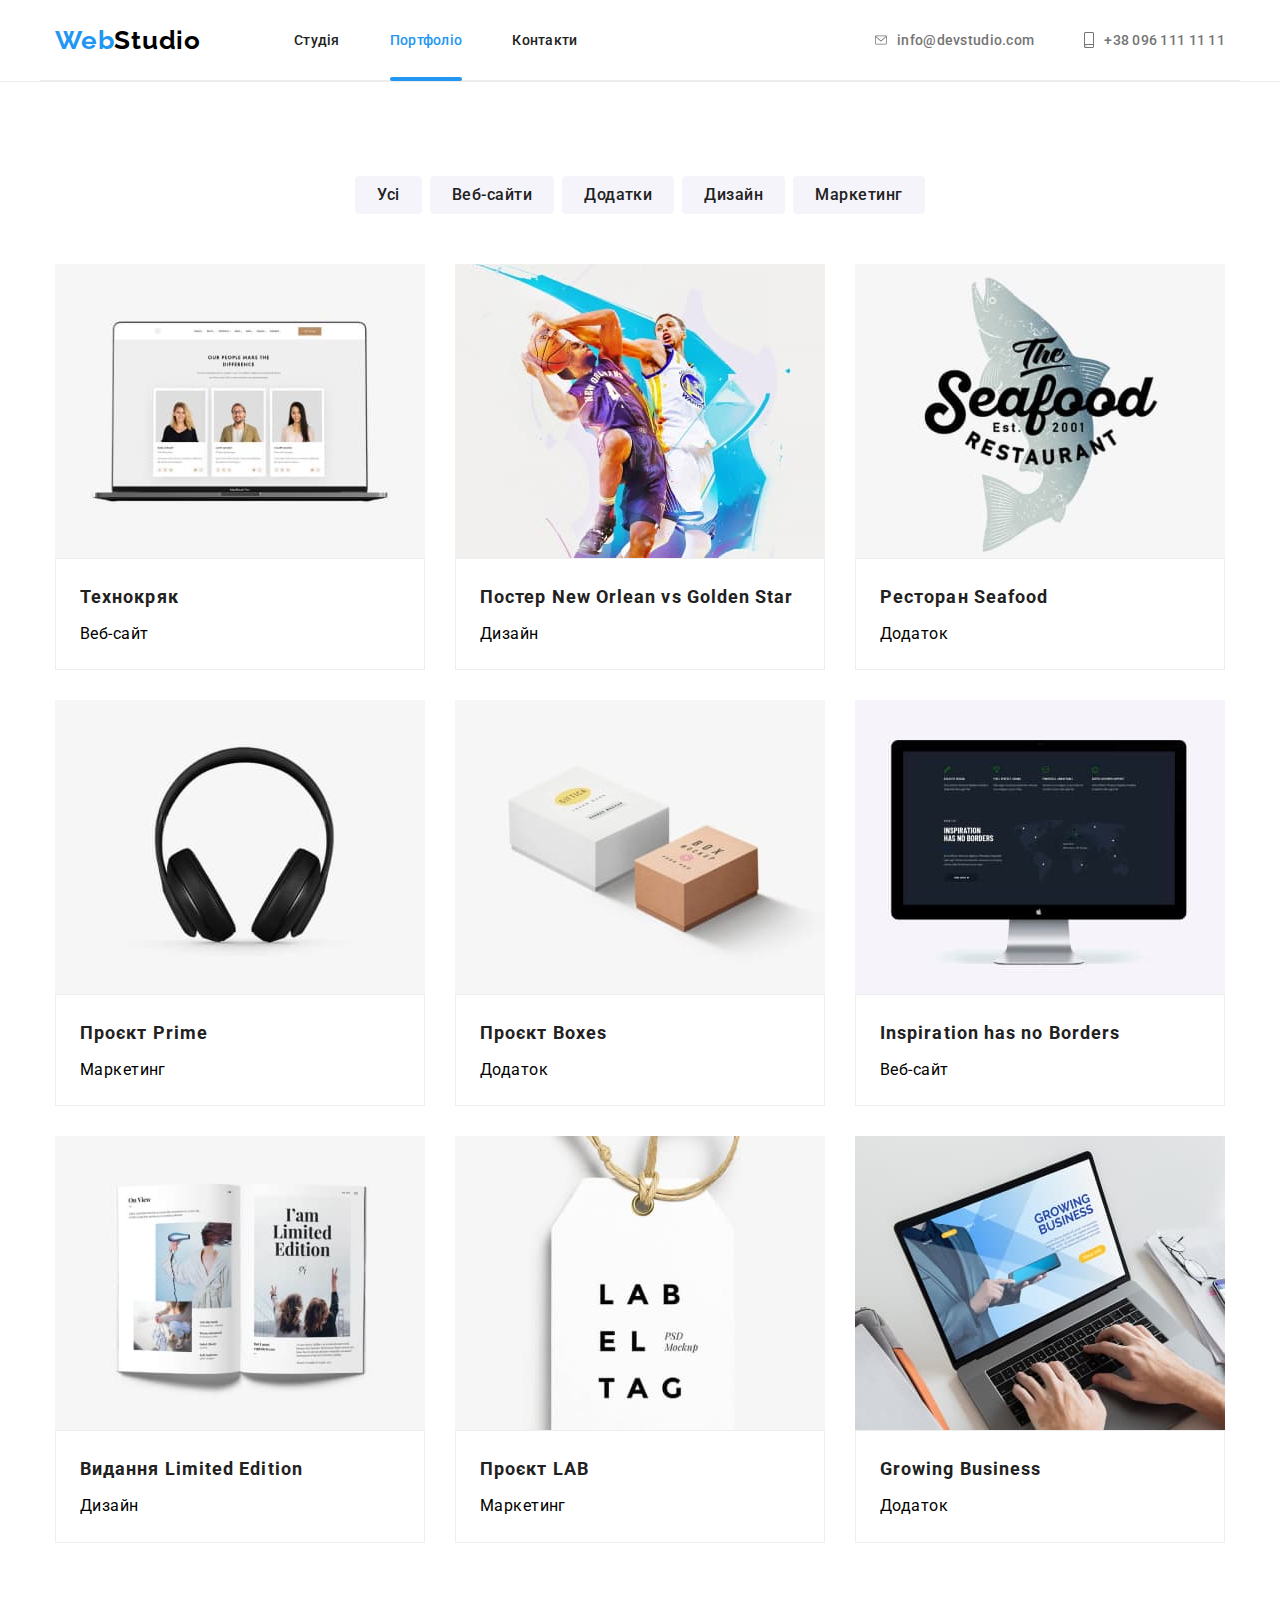
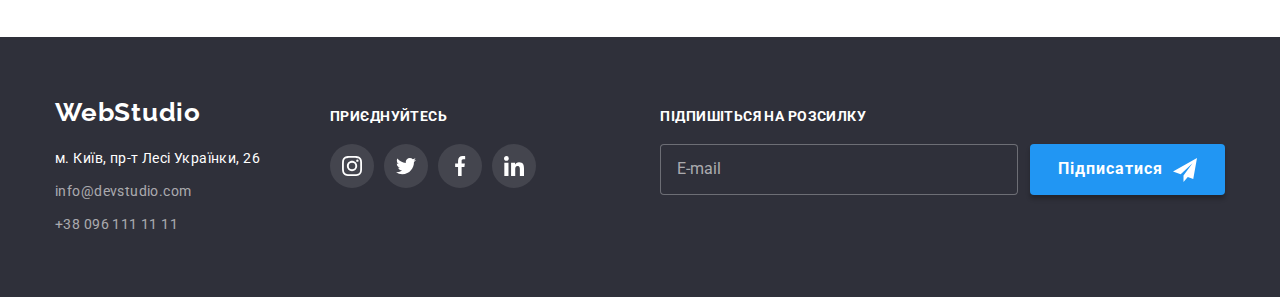
==== commit f727b59a: "saas" ====
--- a/portfolio.html
+++ b/portfolio.html
@@ -13,12 +13,12 @@
       rel="stylesheet"
       href="https://cdnjs.cloudflare.com/ajax/libs/modern-normalize/1.0.0/modern-normalize.min.css"
     />
-    <link rel="stylesheet" href="./css/styles.css" />
+    <link rel="stylesheet" href="./css/main.min.css" />
   </head>
   <body>
     <header class="header">
       <div class="container header">
-        <a href="./index.html" class="logo link"><span class="web">Web</span>Studio</a>
+        <a href="./index.html" class="logo link"><span class="logo__web">Web</span>Studio</a>
         <nav class="nav">
           <ul class="nav__list list">
             <li class="nav__item">
--- a/css/main.min.css
+++ b/css/main.min.css
@@ -0,0 +1 @@
+body{font-family:"Roboto",sans-serif;font-size:14px;color:var(--primary-text-color);letter-spacing:.03em}h1,h2,h3,h4,h5,h6,p,ul{margin:0;padding:0}img{display:block;max-width:100%;height:auto}address{font-style:normal;margin-top:20px}button{display:block;cursor:pointer;border:none;border-radius:4px}.container{width:1200px;padding:0 15px;margin:0 auto}.section{padding-bottom:94px;padding-top:94px}.list{list-style-type:none;list-style:none;padding-left:0;margin:0}.link{text-decoration:none}.header{border-bottom:1px solid #ececec}.logo{font-family:"Raleway",sans-serif;font-weight:700;font-size:26px;line-height:1.19;letter-spacing:.03em;color:#000;margin-right:93px}.logo__web{color:#2196f3}.nav__list .nav__link--current{color:#2196f3}.current-thumb{position:relative}.nav__link--current::after{content:"";position:absolute;height:4px;width:100%;bottom:-33px;left:0;background:#2196f3;border-radius:2px}.nav__link,.header-contacts__link{padding-top:32px;padding-bottom:32px;font-weight:500;line-height:1.17;letter-spacing:.02em;color:#757575;-webkit-transition:color 250ms cubic-bezier(0.4, 0, 0.2, 1);transition:color 250ms cubic-bezier(0.4, 0, 0.2, 1)}.nav__link{color:#212121}.nav__item:not(.nav__item:last-child){color:#212121;margin-right:50px}.nav__link:hover,.nav__link:focus{color:#2196f3}.header-contacts__link:hover,.header-contacts__link:focus{color:#2196f3}.header .container{display:-webkit-box;display:-ms-flexbox;display:flex;-webkit-box-align:center;-ms-flex-align:center;align-items:center}.nav__list,.header-contacts{display:-webkit-box;display:-ms-flexbox;display:flex}.header-contacts{margin-left:auto}.header-contacts__item:not(.header-contacts__item:last-child){margin-right:50px}.header-contacts__link{display:-webkit-box;display:-ms-flexbox;display:flex;-webkit-box-align:center;-ms-flex-align:center;align-items:center;gap:10px}.benefits__icon,.header-contacts__icon{fill:currentColor}.hero{background-color:#2f303a;background-image:-webkit-gradient(linear, left top, left bottom, from(rgba(47, 48, 58, 0.4)), to(rgba(47, 48, 58, 0.4))),url(../images/main/hero-image.jpg);background-image:linear-gradient(rgba(47, 48, 58, 0.4), rgba(47, 48, 58, 0.4)),url(../images/main/hero-image.jpg);background-repeat:no-repeat;background-position:center;background-size:cover;height:600px;max-width:1600px;text-align:center;padding-top:200px;padding-bottom:200px;margin:0 auto}.hero__title{margin-right:auto;margin-left:auto;margin-bottom:30px;width:696px;font-style:normal;font-weight:900;font-size:44px;line-height:1.36;letter-spacing:.06em;text-transform:uppercase;color:#fff}.hero__button{background:#2196f3;-webkit-box-shadow:0px 4px 4px rgba(0,0,0,.15);box-shadow:0px 4px 4px rgba(0,0,0,.15);font-family:inherit;font-weight:700;font-size:16px;line-height:1.875;letter-spacing:.06em;color:#fff;margin-left:auto;margin-right:auto;padding:10px 32px}.visually-hidden{position:absolute;width:1px;height:1px;margin:-1px;border:0;padding:0;white-space:nowrap;-webkit-clip-path:inset(100%);clip-path:inset(100%);clip:rect(0 0 0 0);overflow:hidden}.benefits__div{background:#f5f4fa;border-radius:4px;margin-bottom:30px;height:120px;display:-webkit-box;display:-ms-flexbox;display:flex;-webkit-box-pack:center;-ms-flex-pack:center;justify-content:center;-webkit-box-align:center;-ms-flex-align:center;align-items:center}.benefits__list{list-style-type:none;display:-webkit-box;display:-ms-flexbox;display:flex}.benefits__item:not(.benefits__item:last-child){margin-right:30px}.benefits__title{font-size:14px;line-height:1.14;text-transform:uppercase;margin-bottom:10px;color:#212121}.benefits__text{line-height:1.71}.function{padding-top:0}.function__thumb{position:relative;overflow:hidden}.function__text{position:absolute;bottom:0;width:100%;display:-webkit-box;display:-ms-flexbox;display:flex;-webkit-box-align:center;-ms-flex-align:center;align-items:center;-webkit-box-pack:center;-ms-flex-pack:center;justify-content:center;height:70px;font-weight:700;line-height:1.14;text-align:center;text-transform:uppercase;color:#fff;background-color:rgba(47,48,58,.8)}.team{background-color:#f5f4fa}.function__list,.team-grid{list-style-type:none;display:-webkit-box;display:-ms-flexbox;display:flex}.function__item:not(.function__item:last-child){margin-right:30px}.team-grid__item:not(.team-grid__item:last-child){margin-right:30px}.function__title,.team__title,.clients__title{font-size:36px;line-height:1.17;text-align:center;margin-bottom:50px;color:#212121}.team-grid__title{font-weight:500;font-size:16px;line-height:1.17;text-align:center;margin-bottom:10px;color:#212121}.team-grid__text{font-size:16px;line-height:1.17;text-align:center;margin-bottom:16px}.social-links{display:-webkit-box;display:-ms-flexbox;display:flex;-webkit-box-align:center;-ms-flex-align:center;align-items:center;-webkit-box-pack:center;-ms-flex-pack:center;justify-content:center;gap:10px}.social-links__link{display:-webkit-box;display:-ms-flexbox;display:flex;-webkit-box-align:center;-ms-flex-align:center;align-items:center;-webkit-box-pack:center;-ms-flex-pack:center;justify-content:center;width:44px;height:44px;border-radius:50%;color:#afb1b8;-webkit-transition:color 250ms cubic-bezier(0.4, 0, 0.2, 1),background-color 250ms cubic-bezier(0.4, 0, 0.2, 1);transition:color 250ms cubic-bezier(0.4, 0, 0.2, 1),background-color 250ms cubic-bezier(0.4, 0, 0.2, 1)}.social-links__link:hover,.social-links__link:focus{color:#fff;background-color:#2196f3}.social-links__icon{fill:currentColor}.team-grid__container{-webkit-box-shadow:0px 1px 3px rgba(0,0,0,.12),0px 1px 1px rgba(0,0,0,.14),0px 2px 1px rgba(0,0,0,.2);box-shadow:0px 1px 3px rgba(0,0,0,.12),0px 1px 1px rgba(0,0,0,.14),0px 2px 1px rgba(0,0,0,.2);border-radius:0px 0px 4px 4px;background-color:#fff;padding-top:30px;padding-bottom:30px}.clients__list{display:-webkit-box;display:-ms-flexbox;display:flex;-webkit-box-align:center;-ms-flex-align:center;align-items:center;-webkit-box-pack:center;-ms-flex-pack:center;justify-content:center;gap:30px}.clients__link{display:-webkit-box;display:-ms-flexbox;display:flex;-webkit-box-align:center;-ms-flex-align:center;align-items:center;-webkit-box-pack:center;-ms-flex-pack:center;justify-content:center;border:1px solid currentColor;border-radius:4px;width:170px;height:92px;color:#afb1b8;-webkit-transition:color var(--anim);transition:color var(--anim)}.clients__link:hover,.clients__link:focus{color:#2196f3}.clients__icon{fill:currentColor}.footer{background-color:#2f303a;padding-top:60px;padding-bottom:60px}.footer__list{display:-webkit-box;display:-ms-flexbox;display:flex;-webkit-box-align:baseline;-ms-flex-align:baseline;align-items:baseline;gap:70px}.joining__text,.join__label{font-weight:700;line-height:1.14;text-transform:uppercase;color:#fff;margin-bottom:20px}.container.footer{display:-webkit-box;display:-ms-flexbox;display:flex;-webkit-box-align:baseline;-ms-flex-align:baseline;align-items:baseline;padding-top:0;padding-bottom:0}.footer__item.joining{margin-left:70px}.social-links__link--footer{display:-webkit-box;display:-ms-flexbox;display:flex;-webkit-box-align:center;-ms-flex-align:center;align-items:center;-webkit-box-pack:center;-ms-flex-pack:center;justify-content:center;width:44px;height:44px;border-radius:50%;color:#fff;background-color:rgba(255,255,255,.1);-webkit-transition:background-color 250ms cubic-bezier(0.4, 0, 0.2, 1);transition:background-color 250ms cubic-bezier(0.4, 0, 0.2, 1)}.social-links__link--footer:hover,.social-links__link--footer:focus{background-color:#2196f3}.footer__logo{font-family:"Raleway",sans-serif;font-weight:700;font-size:26px;line-height:1.19;letter-spacing:.03em;color:#fff;margin-bottom:20px}.address__item:not(.address__item:last-child){margin-bottom:9px}.address__text{font-style:normal;line-height:1.71;color:#fff;-webkit-transition:color 250ms cubic-bezier(0.4, 0, 0.2, 1);transition:color 250ms cubic-bezier(0.4, 0, 0.2, 1)}.address__link{font-style:normal;line-height:1.71;color:rgba(255,255,255,.6);-webkit-transition:color 250ms cubic-bezier(0.4, 0, 0.2, 1);transition:color 250ms cubic-bezier(0.4, 0, 0.2, 1)}.address__link:hover,.address__text:hover,.address__link:focus,.address__text:focus{color:#2196f3}.form-join{margin-left:auto}.join{display:-webkit-box;display:-ms-flexbox;display:flex;-webkit-box-align:baseline;-ms-flex-align:baseline;align-items:baseline;-webkit-box-orient:vertical;-webkit-box-direction:normal;-ms-flex-direction:column;flex-direction:column}.join__subform{display:-webkit-box;display:-ms-flexbox;display:flex;gap:12px}.join__input{border:1px solid rgba(255,255,255,.3);border-radius:4px;padding-left:16px;background-color:#2f303a;width:358px;color:#fff}.join__input::-webkit-input-placeholder{font-weight:400;font-size:16px;line-height:1.25;-webkit-box-align:center;align-items:center;color:rgba(255,255,255,.6)}.join__input::-moz-placeholder{font-weight:400;font-size:16px;line-height:1.25;align-items:center;color:rgba(255,255,255,.6)}.join__input:-ms-input-placeholder{font-weight:400;font-size:16px;line-height:1.25;-ms-flex-align:center;align-items:center;color:rgba(255,255,255,.6)}.join__input::-ms-input-placeholder{font-weight:400;font-size:16px;line-height:1.25;-ms-flex-align:center;align-items:center;color:rgba(255,255,255,.6)}.join__input::placeholder{font-weight:400;font-size:16px;line-height:1.25;-webkit-box-align:center;-ms-flex-align:center;align-items:center;color:rgba(255,255,255,.6)}.join__button,.modal-form-button{background-color:#2196f3;padding:10px 28px;display:-webkit-box;display:-ms-flexbox;display:flex;-webkit-box-align:center;-ms-flex-align:center;align-items:center;font-family:inherit;font-weight:700;font-size:16px;line-height:1.88;text-align:center;letter-spacing:.06em;color:#fff;-webkit-box-shadow:0px 4px 4px rgba(0,0,0,.25);box-shadow:0px 4px 4px rgba(0,0,0,.25);-webkit-transition:background-color 250ms cubic-bezier(0.4, 0, 0.2, 1);transition:background-color 250ms cubic-bezier(0.4, 0, 0.2, 1)}.modal-form-button:hover,.modal-form-button:focus,.join__button:hover,.join__button:focus{background-color:#188ce8}.join__icon{margin-left:10px}.backdrop{position:fixed;top:0;left:0;width:100%;height:100%;background-color:rgba(0,0,0,.2);-webkit-transition:opacity 250ms cubic-bezier(0.4, 0, 0.2, 1),visibility 250ms cubic-bezier(0.4, 0, 0.2, 1);transition:opacity 250ms cubic-bezier(0.4, 0, 0.2, 1),visibility 250ms cubic-bezier(0.4, 0, 0.2, 1)}.backdrop.is-hidden{opacity:0;visibility:hidden;pointer-events:none}.modal{position:absolute;top:50%;left:50%;padding:40px;-webkit-transform:translate(-50%, -50%);transform:translate(-50%, -50%);width:528px;height:581px;background-color:#fff;-webkit-box-shadow:0px 1px 3px rgba(0,0,0,.12),0px 1px 1px rgba(0,0,0,.14),0px 2px 1px rgba(0,0,0,.2);box-shadow:0px 1px 3px rgba(0,0,0,.12),0px 1px 1px rgba(0,0,0,.14),0px 2px 1px rgba(0,0,0,.2);border-radius:4px}.modal-button{position:absolute;top:14px;right:14px;display:-webkit-inline-box;display:-ms-inline-flexbox;display:inline-flex;-webkit-box-align:center;-ms-flex-align:center;align-items:center;-webkit-box-pack:center;-ms-flex-pack:center;justify-content:center;cursor:pointer;padding:0;width:30px;height:30px;border-radius:50%;background:#fff;border:1px solid rgba(0,0,0,.1)}.close-icon{fill:#000;-webkit-transition:fill 250ms cubic-bezier(0.4, 0, 0.2, 1);transition:fill 250ms cubic-bezier(0.4, 0, 0.2, 1)}.modal-button:hover .close-icon,.modal-button:focus .close-icon{fill:#2196f3}.modal-title{display:block;text-align:center;margin-bottom:12px;font-weight:700;font-size:20px;line-height:1.15;color:#212121}.modal-form-div{position:relative}.modal-form-div:not(.modal-form-div:last-child){margin-bottom:10px}.modal-icon{position:absolute;top:50%;left:21px;-webkit-transform:translate(-50%, -50%);transform:translate(-50%, -50%);-webkit-transition:fill 250ms cubic-bezier(0.4, 0, 0.2, 1);transition:fill 250ms cubic-bezier(0.4, 0, 0.2, 1)}.modal-form-input{width:100%;border:1px solid rgba(33,33,33,.2);border-radius:4px;padding:12px 42px;outline-offset:-1px;outline:1px solid rgba(0,0,0,0);-webkit-transition:outline-color 250ms cubic-bezier(0.4, 0, 0.2, 1);transition:outline-color 250ms cubic-bezier(0.4, 0, 0.2, 1)}.modal-form-input:focus{outline-color:#2196f3}.modal-form-input:focus+.modal-icon{fill:#2196f3}.modal-form-label{display:block;margin-bottom:4px}.textarea::-webkit-input-placeholder{font-size:12px;line-height:1.16;letter-spacing:.01em;margin-bottom:4px;color:#757575}.textarea::-moz-placeholder{font-size:12px;line-height:1.16;letter-spacing:.01em;margin-bottom:4px;color:#757575}.textarea:-ms-input-placeholder{font-size:12px;line-height:1.16;letter-spacing:.01em;margin-bottom:4px;color:#757575}.textarea::-ms-input-placeholder{font-size:12px;line-height:1.16;letter-spacing:.01em;margin-bottom:4px;color:#757575}.modal-form-label,.textarea::placeholder{font-size:12px;line-height:1.16;letter-spacing:.01em;margin-bottom:4px;color:#757575}.textarea{display:block;padding:12px 16px;resize:none;margin-bottom:0}.textarea::-webkit-input-placeholder{color:rgba(117,117,117,.5);margin-bottom:0}.textarea::-moz-placeholder{color:rgba(117,117,117,.5);margin-bottom:0}.textarea:-ms-input-placeholder{color:rgba(117,117,117,.5);margin-bottom:0}.textarea::-ms-input-placeholder{color:rgba(117,117,117,.5);margin-bottom:0}.textarea::placeholder{color:rgba(117,117,117,.5);margin-bottom:0}.checkbox-privacy{margin-top:20px;margin-bottom:30px;display:-webkit-box;display:-ms-flexbox;display:flex;-webkit-box-align:center;-ms-flex-align:center;align-items:center;-webkit-box-pack:center;-ms-flex-pack:center;justify-content:center}.modal-form-checkbox{margin-right:8.38px;-webkit-appearance:none;-moz-appearance:none;appearance:none;width:16px;height:15px;border:2px solid #212121;border-radius:2px;outline-offset:-2px;outline:2px solid rgba(0,0,0,0);-webkit-transition:outline-color 250ms cubic-bezier(0.4, 0, 0.2, 1),background-color 250ms cubic-bezier(0.4, 0, 0.2, 1),background-size 250ms cubic-bezier(0.4, 0, 0.2, 1);transition:outline-color 250ms cubic-bezier(0.4, 0, 0.2, 1),background-color 250ms cubic-bezier(0.4, 0, 0.2, 1),background-size 250ms cubic-bezier(0.4, 0, 0.2, 1);background-position:center;background-repeat:no-repeat;background-size:0}.modal-form-checkbox:checked{outline-color:#2196f3;background-color:#2196f3;background-image:url("data:image/svg+xml,%3Csvg width='13' height='10' viewBox='0 0 13 10' fill='none' xmlns='http://www.w3.org/2000/svg'%3E%3Cpath d='M1.95703 4.75166L1.88825 4.68604L1.81923 4.75141L0.93123 5.59258L0.854858 5.66492L0.930974 5.73753L4.42671 9.07236L4.49574 9.1382L4.56476 9.07236L12.069 1.91352L12.1449 1.84116L12.069 1.76881L11.1873 0.927644L11.1183 0.861826L11.0493 0.927611L4.49577 7.17353L1.95703 4.75166Z' fill='white' stroke='white' stroke-width='0.2'/%3E%3C/svg%3E");background-size:11px 8px}.privacy{font-size:14px;line-height:1.71}.privacy-link{color:#2196f3;text-decoration:underline;cursor:pointer}.modal-form-button{display:block;margin-left:auto;margin-right:auto;padding:10px 50px}.button-list,.img-list{display:-webkit-box;display:-ms-flexbox;display:flex;-ms-flex-wrap:wrap;flex-wrap:wrap}.button-list{-webkit-box-pack:center;-ms-flex-pack:center;justify-content:center;margin-bottom:50px}.button-list__item:not(.button-list__item:last-child){margin-right:8px}.button-list__button{font-family:inherit;font-weight:500;font-size:16px;line-height:1.62;text-align:center;letter-spacing:.03em;padding:6px 22px;background-color:#f5f4fa;color:#212121;border:0;-webkit-transition:color 250ms cubic-bezier(0.4, 0, 0.2, 1),background 250ms cubic-bezier(0.4, 0, 0.2, 1),-webkit-box-shadow 250ms cubic-bezier(0.4, 0, 0.2, 1);transition:color 250ms cubic-bezier(0.4, 0, 0.2, 1),background 250ms cubic-bezier(0.4, 0, 0.2, 1),-webkit-box-shadow 250ms cubic-bezier(0.4, 0, 0.2, 1);transition:color 250ms cubic-bezier(0.4, 0, 0.2, 1),background 250ms cubic-bezier(0.4, 0, 0.2, 1),box-shadow 250ms cubic-bezier(0.4, 0, 0.2, 1);transition:color 250ms cubic-bezier(0.4, 0, 0.2, 1),background 250ms cubic-bezier(0.4, 0, 0.2, 1),box-shadow 250ms cubic-bezier(0.4, 0, 0.2, 1),-webkit-box-shadow 250ms cubic-bezier(0.4, 0, 0.2, 1)}.button-list__button:hover,.button-list__button:focus,.button-list__button:active{color:#fff;background:#2196f3;-webkit-box-shadow:0px 3px 1px rgba(0,0,0,.1),0px 1px 2px rgba(0,0,0,.08),0px 2px 2px rgba(0,0,0,.12);box-shadow:0px 3px 1px rgba(0,0,0,.1),0px 1px 2px rgba(0,0,0,.08),0px 2px 2px rgba(0,0,0,.12)}.img-list__item:not(.img-list__item:nth-child(3n)){margin-right:30px}.img-list__item:not(.img-list__item:nth-child(n+7)){margin-bottom:30px}.img-list__link{display:block;color:inherit}.product{position:relative;overflow:hidden}.product__overlay{position:absolute;bottom:0;-webkit-transform:translateY(100%);transform:translateY(100%);width:100%;height:100%;padding-left:24px;padding-right:24px;display:-webkit-box;display:-ms-flexbox;display:flex;-webkit-box-align:center;-ms-flex-align:center;align-items:center;font-size:18px;line-height:1.56;color:#fff;background-color:#2196f3;-webkit-transition:-webkit-transform 250ms cubic-bezier(0.4, 0, 0.2, 1),-webkit-box-shadow 250ms cubic-bezier(0.4, 0, 0.2, 1);transition:-webkit-transform 250ms cubic-bezier(0.4, 0, 0.2, 1),-webkit-box-shadow 250ms cubic-bezier(0.4, 0, 0.2, 1);transition:transform 250ms cubic-bezier(0.4, 0, 0.2, 1),box-shadow 250ms cubic-bezier(0.4, 0, 0.2, 1);transition:transform 250ms cubic-bezier(0.4, 0, 0.2, 1),box-shadow 250ms cubic-bezier(0.4, 0, 0.2, 1),-webkit-transform 250ms cubic-bezier(0.4, 0, 0.2, 1),-webkit-box-shadow 250ms cubic-bezier(0.4, 0, 0.2, 1)}.img-list__link:hover,.img-list__link:focus{-webkit-box-shadow:0px 1px 1px rgba(0,0,0,.12),0px 4px 4px rgba(0,0,0,.06),1px 4px 6px rgba(0,0,0,.16);box-shadow:0px 1px 1px rgba(0,0,0,.12),0px 4px 4px rgba(0,0,0,.06),1px 4px 6px rgba(0,0,0,.16)}.img-list__link:hover .product__overlay,.img-list__link:focus .product__overlay{-webkit-transform:translateY(0%);transform:translateY(0%)}.product__container{border:1px solid #eee;padding-top:20px;padding-right:23px;padding-left:24px;padding-bottom:20px}.product__title{font-size:18px;line-height:2;letter-spacing:.06em;color:#212121;margin-bottom:4px}.product__label{font-size:16px;line-height:1.88}/*# sourceMappingURL=main.min.css.map */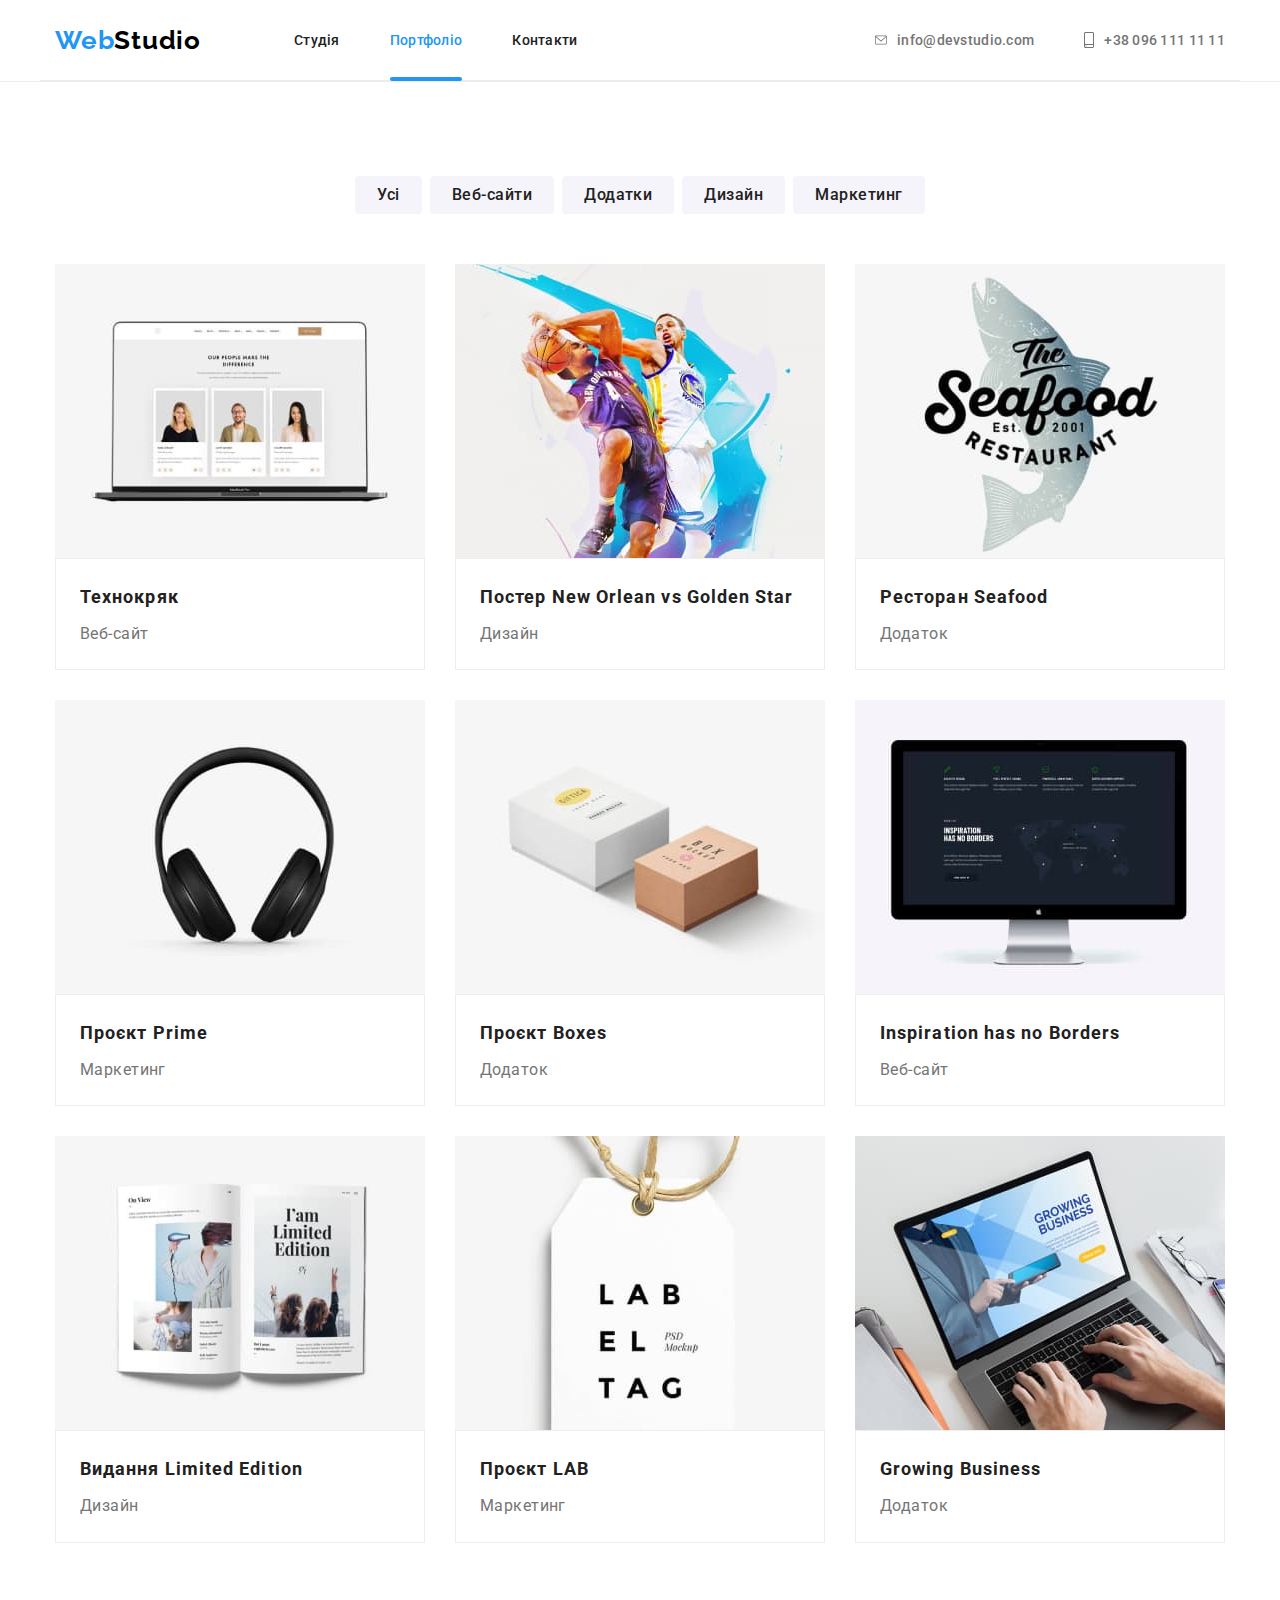
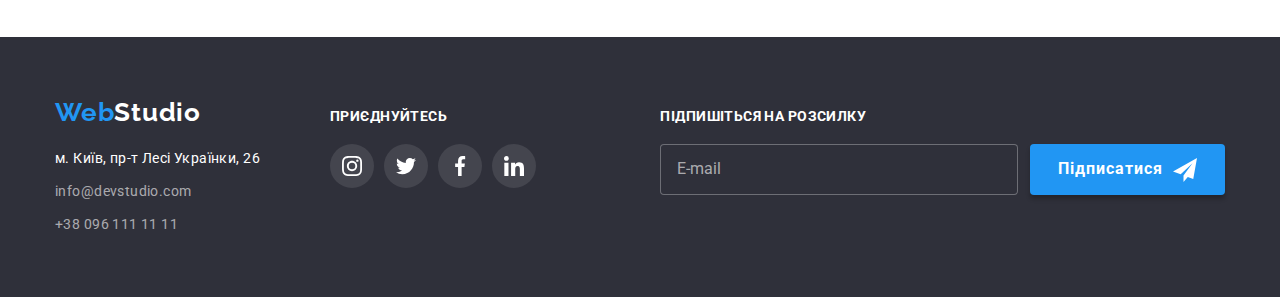
==== commit 50ca02e6: "some updates" ====
--- a/portfolio.html
+++ b/portfolio.html
@@ -300,7 +300,9 @@
     <footer class="footer">
       <div class="container footer">
         <div class="footer__item">
-          <a href="./index.html" class="footer__logo link"><span class="web">Web</span>Studio</a>
+          <a href="./index.html" class="footer__logo link"
+            ><span class="logo__web">Web</span>Studio</a
+          >
           <address class="address">
             <ul class="address__list list">
               <li class="address__item">
--- a/css/main.min.css
+++ b/css/main.min.css
@@ -1 +1 @@
-body{font-family:"Roboto",sans-serif;font-size:14px;color:var(--primary-text-color);letter-spacing:.03em}h1,h2,h3,h4,h5,h6,p,ul{margin:0;padding:0}img{display:block;max-width:100%;height:auto}address{font-style:normal;margin-top:20px}button{display:block;cursor:pointer;border:none;border-radius:4px}.container{width:1200px;padding:0 15px;margin:0 auto}.section{padding-bottom:94px;padding-top:94px}.list{list-style-type:none;list-style:none;padding-left:0;margin:0}.link{text-decoration:none}.header{border-bottom:1px solid #ececec}.logo{font-family:"Raleway",sans-serif;font-weight:700;font-size:26px;line-height:1.19;letter-spacing:.03em;color:#000;margin-right:93px}.logo__web{color:#2196f3}.nav__list .nav__link--current{color:#2196f3}.current-thumb{position:relative}.nav__link--current::after{content:"";position:absolute;height:4px;width:100%;bottom:-33px;left:0;background:#2196f3;border-radius:2px}.nav__link,.header-contacts__link{padding-top:32px;padding-bottom:32px;font-weight:500;line-height:1.17;letter-spacing:.02em;color:#757575;-webkit-transition:color 250ms cubic-bezier(0.4, 0, 0.2, 1);transition:color 250ms cubic-bezier(0.4, 0, 0.2, 1)}.nav__link{color:#212121}.nav__item:not(.nav__item:last-child){color:#212121;margin-right:50px}.nav__link:hover,.nav__link:focus{color:#2196f3}.header-contacts__link:hover,.header-contacts__link:focus{color:#2196f3}.header .container{display:-webkit-box;display:-ms-flexbox;display:flex;-webkit-box-align:center;-ms-flex-align:center;align-items:center}.nav__list,.header-contacts{display:-webkit-box;display:-ms-flexbox;display:flex}.header-contacts{margin-left:auto}.header-contacts__item:not(.header-contacts__item:last-child){margin-right:50px}.header-contacts__link{display:-webkit-box;display:-ms-flexbox;display:flex;-webkit-box-align:center;-ms-flex-align:center;align-items:center;gap:10px}.benefits__icon,.header-contacts__icon{fill:currentColor}.hero{background-color:#2f303a;background-image:-webkit-gradient(linear, left top, left bottom, from(rgba(47, 48, 58, 0.4)), to(rgba(47, 48, 58, 0.4))),url(../images/main/hero-image.jpg);background-image:linear-gradient(rgba(47, 48, 58, 0.4), rgba(47, 48, 58, 0.4)),url(../images/main/hero-image.jpg);background-repeat:no-repeat;background-position:center;background-size:cover;height:600px;max-width:1600px;text-align:center;padding-top:200px;padding-bottom:200px;margin:0 auto}.hero__title{margin-right:auto;margin-left:auto;margin-bottom:30px;width:696px;font-style:normal;font-weight:900;font-size:44px;line-height:1.36;letter-spacing:.06em;text-transform:uppercase;color:#fff}.hero__button{background:#2196f3;-webkit-box-shadow:0px 4px 4px rgba(0,0,0,.15);box-shadow:0px 4px 4px rgba(0,0,0,.15);font-family:inherit;font-weight:700;font-size:16px;line-height:1.875;letter-spacing:.06em;color:#fff;margin-left:auto;margin-right:auto;padding:10px 32px}.visually-hidden{position:absolute;width:1px;height:1px;margin:-1px;border:0;padding:0;white-space:nowrap;-webkit-clip-path:inset(100%);clip-path:inset(100%);clip:rect(0 0 0 0);overflow:hidden}.benefits__div{background:#f5f4fa;border-radius:4px;margin-bottom:30px;height:120px;display:-webkit-box;display:-ms-flexbox;display:flex;-webkit-box-pack:center;-ms-flex-pack:center;justify-content:center;-webkit-box-align:center;-ms-flex-align:center;align-items:center}.benefits__list{list-style-type:none;display:-webkit-box;display:-ms-flexbox;display:flex}.benefits__item:not(.benefits__item:last-child){margin-right:30px}.benefits__title{font-size:14px;line-height:1.14;text-transform:uppercase;margin-bottom:10px;color:#212121}.benefits__text{line-height:1.71}.function{padding-top:0}.function__thumb{position:relative;overflow:hidden}.function__text{position:absolute;bottom:0;width:100%;display:-webkit-box;display:-ms-flexbox;display:flex;-webkit-box-align:center;-ms-flex-align:center;align-items:center;-webkit-box-pack:center;-ms-flex-pack:center;justify-content:center;height:70px;font-weight:700;line-height:1.14;text-align:center;text-transform:uppercase;color:#fff;background-color:rgba(47,48,58,.8)}.team{background-color:#f5f4fa}.function__list,.team-grid{list-style-type:none;display:-webkit-box;display:-ms-flexbox;display:flex}.function__item:not(.function__item:last-child){margin-right:30px}.team-grid__item:not(.team-grid__item:last-child){margin-right:30px}.function__title,.team__title,.clients__title{font-size:36px;line-height:1.17;text-align:center;margin-bottom:50px;color:#212121}.team-grid__title{font-weight:500;font-size:16px;line-height:1.17;text-align:center;margin-bottom:10px;color:#212121}.team-grid__text{font-size:16px;line-height:1.17;text-align:center;margin-bottom:16px}.social-links{display:-webkit-box;display:-ms-flexbox;display:flex;-webkit-box-align:center;-ms-flex-align:center;align-items:center;-webkit-box-pack:center;-ms-flex-pack:center;justify-content:center;gap:10px}.social-links__link{display:-webkit-box;display:-ms-flexbox;display:flex;-webkit-box-align:center;-ms-flex-align:center;align-items:center;-webkit-box-pack:center;-ms-flex-pack:center;justify-content:center;width:44px;height:44px;border-radius:50%;color:#afb1b8;-webkit-transition:color 250ms cubic-bezier(0.4, 0, 0.2, 1),background-color 250ms cubic-bezier(0.4, 0, 0.2, 1);transition:color 250ms cubic-bezier(0.4, 0, 0.2, 1),background-color 250ms cubic-bezier(0.4, 0, 0.2, 1)}.social-links__link:hover,.social-links__link:focus{color:#fff;background-color:#2196f3}.social-links__icon{fill:currentColor}.team-grid__container{-webkit-box-shadow:0px 1px 3px rgba(0,0,0,.12),0px 1px 1px rgba(0,0,0,.14),0px 2px 1px rgba(0,0,0,.2);box-shadow:0px 1px 3px rgba(0,0,0,.12),0px 1px 1px rgba(0,0,0,.14),0px 2px 1px rgba(0,0,0,.2);border-radius:0px 0px 4px 4px;background-color:#fff;padding-top:30px;padding-bottom:30px}.clients__list{display:-webkit-box;display:-ms-flexbox;display:flex;-webkit-box-align:center;-ms-flex-align:center;align-items:center;-webkit-box-pack:center;-ms-flex-pack:center;justify-content:center;gap:30px}.clients__link{display:-webkit-box;display:-ms-flexbox;display:flex;-webkit-box-align:center;-ms-flex-align:center;align-items:center;-webkit-box-pack:center;-ms-flex-pack:center;justify-content:center;border:1px solid currentColor;border-radius:4px;width:170px;height:92px;color:#afb1b8;-webkit-transition:color var(--anim);transition:color var(--anim)}.clients__link:hover,.clients__link:focus{color:#2196f3}.clients__icon{fill:currentColor}.footer{background-color:#2f303a;padding-top:60px;padding-bottom:60px}.footer__list{display:-webkit-box;display:-ms-flexbox;display:flex;-webkit-box-align:baseline;-ms-flex-align:baseline;align-items:baseline;gap:70px}.joining__text,.join__label{font-weight:700;line-height:1.14;text-transform:uppercase;color:#fff;margin-bottom:20px}.container.footer{display:-webkit-box;display:-ms-flexbox;display:flex;-webkit-box-align:baseline;-ms-flex-align:baseline;align-items:baseline;padding-top:0;padding-bottom:0}.footer__item.joining{margin-left:70px}.social-links__link--footer{display:-webkit-box;display:-ms-flexbox;display:flex;-webkit-box-align:center;-ms-flex-align:center;align-items:center;-webkit-box-pack:center;-ms-flex-pack:center;justify-content:center;width:44px;height:44px;border-radius:50%;color:#fff;background-color:rgba(255,255,255,.1);-webkit-transition:background-color 250ms cubic-bezier(0.4, 0, 0.2, 1);transition:background-color 250ms cubic-bezier(0.4, 0, 0.2, 1)}.social-links__link--footer:hover,.social-links__link--footer:focus{background-color:#2196f3}.footer__logo{font-family:"Raleway",sans-serif;font-weight:700;font-size:26px;line-height:1.19;letter-spacing:.03em;color:#fff;margin-bottom:20px}.address__item:not(.address__item:last-child){margin-bottom:9px}.address__text{font-style:normal;line-height:1.71;color:#fff;-webkit-transition:color 250ms cubic-bezier(0.4, 0, 0.2, 1);transition:color 250ms cubic-bezier(0.4, 0, 0.2, 1)}.address__link{font-style:normal;line-height:1.71;color:rgba(255,255,255,.6);-webkit-transition:color 250ms cubic-bezier(0.4, 0, 0.2, 1);transition:color 250ms cubic-bezier(0.4, 0, 0.2, 1)}.address__link:hover,.address__text:hover,.address__link:focus,.address__text:focus{color:#2196f3}.form-join{margin-left:auto}.join{display:-webkit-box;display:-ms-flexbox;display:flex;-webkit-box-align:baseline;-ms-flex-align:baseline;align-items:baseline;-webkit-box-orient:vertical;-webkit-box-direction:normal;-ms-flex-direction:column;flex-direction:column}.join__subform{display:-webkit-box;display:-ms-flexbox;display:flex;gap:12px}.join__input{border:1px solid rgba(255,255,255,.3);border-radius:4px;padding-left:16px;background-color:#2f303a;width:358px;color:#fff}.join__input::-webkit-input-placeholder{font-weight:400;font-size:16px;line-height:1.25;-webkit-box-align:center;align-items:center;color:rgba(255,255,255,.6)}.join__input::-moz-placeholder{font-weight:400;font-size:16px;line-height:1.25;align-items:center;color:rgba(255,255,255,.6)}.join__input:-ms-input-placeholder{font-weight:400;font-size:16px;line-height:1.25;-ms-flex-align:center;align-items:center;color:rgba(255,255,255,.6)}.join__input::-ms-input-placeholder{font-weight:400;font-size:16px;line-height:1.25;-ms-flex-align:center;align-items:center;color:rgba(255,255,255,.6)}.join__input::placeholder{font-weight:400;font-size:16px;line-height:1.25;-webkit-box-align:center;-ms-flex-align:center;align-items:center;color:rgba(255,255,255,.6)}.join__button,.modal-form-button{background-color:#2196f3;padding:10px 28px;display:-webkit-box;display:-ms-flexbox;display:flex;-webkit-box-align:center;-ms-flex-align:center;align-items:center;font-family:inherit;font-weight:700;font-size:16px;line-height:1.88;text-align:center;letter-spacing:.06em;color:#fff;-webkit-box-shadow:0px 4px 4px rgba(0,0,0,.25);box-shadow:0px 4px 4px rgba(0,0,0,.25);-webkit-transition:background-color 250ms cubic-bezier(0.4, 0, 0.2, 1);transition:background-color 250ms cubic-bezier(0.4, 0, 0.2, 1)}.modal-form-button:hover,.modal-form-button:focus,.join__button:hover,.join__button:focus{background-color:#188ce8}.join__icon{margin-left:10px}.backdrop{position:fixed;top:0;left:0;width:100%;height:100%;background-color:rgba(0,0,0,.2);-webkit-transition:opacity 250ms cubic-bezier(0.4, 0, 0.2, 1),visibility 250ms cubic-bezier(0.4, 0, 0.2, 1);transition:opacity 250ms cubic-bezier(0.4, 0, 0.2, 1),visibility 250ms cubic-bezier(0.4, 0, 0.2, 1)}.backdrop.is-hidden{opacity:0;visibility:hidden;pointer-events:none}.modal{position:absolute;top:50%;left:50%;padding:40px;-webkit-transform:translate(-50%, -50%);transform:translate(-50%, -50%);width:528px;height:581px;background-color:#fff;-webkit-box-shadow:0px 1px 3px rgba(0,0,0,.12),0px 1px 1px rgba(0,0,0,.14),0px 2px 1px rgba(0,0,0,.2);box-shadow:0px 1px 3px rgba(0,0,0,.12),0px 1px 1px rgba(0,0,0,.14),0px 2px 1px rgba(0,0,0,.2);border-radius:4px}.modal-button{position:absolute;top:14px;right:14px;display:-webkit-inline-box;display:-ms-inline-flexbox;display:inline-flex;-webkit-box-align:center;-ms-flex-align:center;align-items:center;-webkit-box-pack:center;-ms-flex-pack:center;justify-content:center;cursor:pointer;padding:0;width:30px;height:30px;border-radius:50%;background:#fff;border:1px solid rgba(0,0,0,.1)}.close-icon{fill:#000;-webkit-transition:fill 250ms cubic-bezier(0.4, 0, 0.2, 1);transition:fill 250ms cubic-bezier(0.4, 0, 0.2, 1)}.modal-button:hover .close-icon,.modal-button:focus .close-icon{fill:#2196f3}.modal-title{display:block;text-align:center;margin-bottom:12px;font-weight:700;font-size:20px;line-height:1.15;color:#212121}.modal-form-div{position:relative}.modal-form-div:not(.modal-form-div:last-child){margin-bottom:10px}.modal-icon{position:absolute;top:50%;left:21px;-webkit-transform:translate(-50%, -50%);transform:translate(-50%, -50%);-webkit-transition:fill 250ms cubic-bezier(0.4, 0, 0.2, 1);transition:fill 250ms cubic-bezier(0.4, 0, 0.2, 1)}.modal-form-input{width:100%;border:1px solid rgba(33,33,33,.2);border-radius:4px;padding:12px 42px;outline-offset:-1px;outline:1px solid rgba(0,0,0,0);-webkit-transition:outline-color 250ms cubic-bezier(0.4, 0, 0.2, 1);transition:outline-color 250ms cubic-bezier(0.4, 0, 0.2, 1)}.modal-form-input:focus{outline-color:#2196f3}.modal-form-input:focus+.modal-icon{fill:#2196f3}.modal-form-label{display:block;margin-bottom:4px}.textarea::-webkit-input-placeholder{font-size:12px;line-height:1.16;letter-spacing:.01em;margin-bottom:4px;color:#757575}.textarea::-moz-placeholder{font-size:12px;line-height:1.16;letter-spacing:.01em;margin-bottom:4px;color:#757575}.textarea:-ms-input-placeholder{font-size:12px;line-height:1.16;letter-spacing:.01em;margin-bottom:4px;color:#757575}.textarea::-ms-input-placeholder{font-size:12px;line-height:1.16;letter-spacing:.01em;margin-bottom:4px;color:#757575}.modal-form-label,.textarea::placeholder{font-size:12px;line-height:1.16;letter-spacing:.01em;margin-bottom:4px;color:#757575}.textarea{display:block;padding:12px 16px;resize:none;margin-bottom:0}.textarea::-webkit-input-placeholder{color:rgba(117,117,117,.5);margin-bottom:0}.textarea::-moz-placeholder{color:rgba(117,117,117,.5);margin-bottom:0}.textarea:-ms-input-placeholder{color:rgba(117,117,117,.5);margin-bottom:0}.textarea::-ms-input-placeholder{color:rgba(117,117,117,.5);margin-bottom:0}.textarea::placeholder{color:rgba(117,117,117,.5);margin-bottom:0}.checkbox-privacy{margin-top:20px;margin-bottom:30px;display:-webkit-box;display:-ms-flexbox;display:flex;-webkit-box-align:center;-ms-flex-align:center;align-items:center;-webkit-box-pack:center;-ms-flex-pack:center;justify-content:center}.modal-form-checkbox{margin-right:8.38px;-webkit-appearance:none;-moz-appearance:none;appearance:none;width:16px;height:15px;border:2px solid #212121;border-radius:2px;outline-offset:-2px;outline:2px solid rgba(0,0,0,0);-webkit-transition:outline-color 250ms cubic-bezier(0.4, 0, 0.2, 1),background-color 250ms cubic-bezier(0.4, 0, 0.2, 1),background-size 250ms cubic-bezier(0.4, 0, 0.2, 1);transition:outline-color 250ms cubic-bezier(0.4, 0, 0.2, 1),background-color 250ms cubic-bezier(0.4, 0, 0.2, 1),background-size 250ms cubic-bezier(0.4, 0, 0.2, 1);background-position:center;background-repeat:no-repeat;background-size:0}.modal-form-checkbox:checked{outline-color:#2196f3;background-color:#2196f3;background-image:url("data:image/svg+xml,%3Csvg width='13' height='10' viewBox='0 0 13 10' fill='none' xmlns='http://www.w3.org/2000/svg'%3E%3Cpath d='M1.95703 4.75166L1.88825 4.68604L1.81923 4.75141L0.93123 5.59258L0.854858 5.66492L0.930974 5.73753L4.42671 9.07236L4.49574 9.1382L4.56476 9.07236L12.069 1.91352L12.1449 1.84116L12.069 1.76881L11.1873 0.927644L11.1183 0.861826L11.0493 0.927611L4.49577 7.17353L1.95703 4.75166Z' fill='white' stroke='white' stroke-width='0.2'/%3E%3C/svg%3E");background-size:11px 8px}.privacy{font-size:14px;line-height:1.71}.privacy-link{color:#2196f3;text-decoration:underline;cursor:pointer}.modal-form-button{display:block;margin-left:auto;margin-right:auto;padding:10px 50px}.button-list,.img-list{display:-webkit-box;display:-ms-flexbox;display:flex;-ms-flex-wrap:wrap;flex-wrap:wrap}.button-list{-webkit-box-pack:center;-ms-flex-pack:center;justify-content:center;margin-bottom:50px}.button-list__item:not(.button-list__item:last-child){margin-right:8px}.button-list__button{font-family:inherit;font-weight:500;font-size:16px;line-height:1.62;text-align:center;letter-spacing:.03em;padding:6px 22px;background-color:#f5f4fa;color:#212121;border:0;-webkit-transition:color 250ms cubic-bezier(0.4, 0, 0.2, 1),background 250ms cubic-bezier(0.4, 0, 0.2, 1),-webkit-box-shadow 250ms cubic-bezier(0.4, 0, 0.2, 1);transition:color 250ms cubic-bezier(0.4, 0, 0.2, 1),background 250ms cubic-bezier(0.4, 0, 0.2, 1),-webkit-box-shadow 250ms cubic-bezier(0.4, 0, 0.2, 1);transition:color 250ms cubic-bezier(0.4, 0, 0.2, 1),background 250ms cubic-bezier(0.4, 0, 0.2, 1),box-shadow 250ms cubic-bezier(0.4, 0, 0.2, 1);transition:color 250ms cubic-bezier(0.4, 0, 0.2, 1),background 250ms cubic-bezier(0.4, 0, 0.2, 1),box-shadow 250ms cubic-bezier(0.4, 0, 0.2, 1),-webkit-box-shadow 250ms cubic-bezier(0.4, 0, 0.2, 1)}.button-list__button:hover,.button-list__button:focus,.button-list__button:active{color:#fff;background:#2196f3;-webkit-box-shadow:0px 3px 1px rgba(0,0,0,.1),0px 1px 2px rgba(0,0,0,.08),0px 2px 2px rgba(0,0,0,.12);box-shadow:0px 3px 1px rgba(0,0,0,.1),0px 1px 2px rgba(0,0,0,.08),0px 2px 2px rgba(0,0,0,.12)}.img-list__item:not(.img-list__item:nth-child(3n)){margin-right:30px}.img-list__item:not(.img-list__item:nth-child(n+7)){margin-bottom:30px}.img-list__link{display:block;color:inherit}.product{position:relative;overflow:hidden}.product__overlay{position:absolute;bottom:0;-webkit-transform:translateY(100%);transform:translateY(100%);width:100%;height:100%;padding-left:24px;padding-right:24px;display:-webkit-box;display:-ms-flexbox;display:flex;-webkit-box-align:center;-ms-flex-align:center;align-items:center;font-size:18px;line-height:1.56;color:#fff;background-color:#2196f3;-webkit-transition:-webkit-transform 250ms cubic-bezier(0.4, 0, 0.2, 1),-webkit-box-shadow 250ms cubic-bezier(0.4, 0, 0.2, 1);transition:-webkit-transform 250ms cubic-bezier(0.4, 0, 0.2, 1),-webkit-box-shadow 250ms cubic-bezier(0.4, 0, 0.2, 1);transition:transform 250ms cubic-bezier(0.4, 0, 0.2, 1),box-shadow 250ms cubic-bezier(0.4, 0, 0.2, 1);transition:transform 250ms cubic-bezier(0.4, 0, 0.2, 1),box-shadow 250ms cubic-bezier(0.4, 0, 0.2, 1),-webkit-transform 250ms cubic-bezier(0.4, 0, 0.2, 1),-webkit-box-shadow 250ms cubic-bezier(0.4, 0, 0.2, 1)}.img-list__link:hover,.img-list__link:focus{-webkit-box-shadow:0px 1px 1px rgba(0,0,0,.12),0px 4px 4px rgba(0,0,0,.06),1px 4px 6px rgba(0,0,0,.16);box-shadow:0px 1px 1px rgba(0,0,0,.12),0px 4px 4px rgba(0,0,0,.06),1px 4px 6px rgba(0,0,0,.16)}.img-list__link:hover .product__overlay,.img-list__link:focus .product__overlay{-webkit-transform:translateY(0%);transform:translateY(0%)}.product__container{border:1px solid #eee;padding-top:20px;padding-right:23px;padding-left:24px;padding-bottom:20px}.product__title{font-size:18px;line-height:2;letter-spacing:.06em;color:#212121;margin-bottom:4px}.product__label{font-size:16px;line-height:1.88}/*# sourceMappingURL=main.min.css.map */+body{font-family:"Roboto",sans-serif;font-size:14px;color:#757575;letter-spacing:.03em}h1,h2,h3,h4,h5,h6,p,ul{margin:0;padding:0}img{display:block;max-width:100%;height:auto}address{font-style:normal;margin-top:20px}button{display:block;cursor:pointer;border:none;border-radius:4px}.container{width:1200px;padding:0 15px;margin:0 auto}.section{padding-bottom:94px;padding-top:94px}.list{list-style-type:none;list-style:none;padding-left:0;margin:0}.link{text-decoration:none}.header{border-bottom:1px solid #ececec}.logo{font-family:"Raleway",sans-serif;font-weight:700;font-size:26px;line-height:1.19;letter-spacing:.03em;color:#000;margin-right:93px}.logo__web{color:#2196f3}.nav__list .nav__link--current{color:#2196f3}.current-thumb{position:relative}.nav__link--current::after{content:"";position:absolute;height:4px;width:100%;bottom:-33px;left:0;background:#2196f3;border-radius:2px}.nav__link,.header-contacts__link{padding-top:32px;padding-bottom:32px;font-weight:500;line-height:1.17;letter-spacing:.02em;color:#757575;-webkit-transition:color 250ms cubic-bezier(0.4, 0, 0.2, 1);transition:color 250ms cubic-bezier(0.4, 0, 0.2, 1)}.nav__link{color:#212121}.nav__item:not(.nav__item:last-child){color:#212121;margin-right:50px}.nav__link:hover,.nav__link:focus{color:#2196f3}.header-contacts__link:hover,.header-contacts__link:focus{color:#2196f3}.header .container{display:-webkit-box;display:-ms-flexbox;display:flex;-webkit-box-align:center;-ms-flex-align:center;align-items:center}.nav__list,.header-contacts{display:-webkit-box;display:-ms-flexbox;display:flex}.header-contacts{margin-left:auto}.header-contacts__item:not(.header-contacts__item:last-child){margin-right:50px}.header-contacts__link{display:-webkit-box;display:-ms-flexbox;display:flex;-webkit-box-align:center;-ms-flex-align:center;align-items:center;gap:10px}.benefits__icon,.header-contacts__icon{fill:currentColor}.hero{background-color:#2f303a;background-image:-webkit-gradient(linear, left top, left bottom, from(rgba(47, 48, 58, 0.4)), to(rgba(47, 48, 58, 0.4))),url(../images/main/hero-image.jpg);background-image:linear-gradient(rgba(47, 48, 58, 0.4), rgba(47, 48, 58, 0.4)),url(../images/main/hero-image.jpg);background-repeat:no-repeat;background-position:center;background-size:cover;height:600px;max-width:1600px;text-align:center;padding-top:200px;padding-bottom:200px;margin:0 auto}.hero__title{margin-right:auto;margin-left:auto;margin-bottom:30px;width:696px;font-style:normal;font-weight:900;font-size:44px;line-height:1.36;letter-spacing:.06em;text-transform:uppercase;color:#fff}.hero__button{background:#2196f3;-webkit-box-shadow:0px 4px 4px rgba(0,0,0,.15);box-shadow:0px 4px 4px rgba(0,0,0,.15);font-family:inherit;font-weight:700;font-size:16px;line-height:1.875;letter-spacing:.06em;color:#fff;margin-left:auto;margin-right:auto;padding:10px 32px}.visually-hidden{position:absolute;width:1px;height:1px;margin:-1px;border:0;padding:0;white-space:nowrap;-webkit-clip-path:inset(100%);clip-path:inset(100%);clip:rect(0 0 0 0);overflow:hidden}.benefits__div{background:#f5f4fa;border-radius:4px;margin-bottom:30px;height:120px;display:-webkit-box;display:-ms-flexbox;display:flex;-webkit-box-pack:center;-ms-flex-pack:center;justify-content:center;-webkit-box-align:center;-ms-flex-align:center;align-items:center}.benefits__list{list-style-type:none;display:-webkit-box;display:-ms-flexbox;display:flex}.benefits__item:not(.benefits__item:last-child){margin-right:30px}.benefits__title{font-size:14px;line-height:1.14;text-transform:uppercase;margin-bottom:10px;color:#212121}.benefits__text{line-height:1.71}.function{padding-top:0}.function__thumb{position:relative;overflow:hidden}.function__text{position:absolute;bottom:0;width:100%;display:-webkit-box;display:-ms-flexbox;display:flex;-webkit-box-align:center;-ms-flex-align:center;align-items:center;-webkit-box-pack:center;-ms-flex-pack:center;justify-content:center;height:70px;font-weight:700;line-height:1.14;text-align:center;text-transform:uppercase;color:#fff;background-color:rgba(47,48,58,.8)}.team{background-color:#f5f4fa}.function__list,.team-grid{list-style-type:none;display:-webkit-box;display:-ms-flexbox;display:flex}.function__item:not(.function__item:last-child){margin-right:30px}.team-grid__item:not(.team-grid__item:last-child){margin-right:30px}.function__title,.team__title,.clients__title{font-size:36px;line-height:1.17;text-align:center;margin-bottom:50px;color:#212121}.team-grid__title{font-weight:500;font-size:16px;line-height:1.17;text-align:center;margin-bottom:10px;color:#212121}.team-grid__text{font-size:16px;line-height:1.17;text-align:center;margin-bottom:16px}.social-links{display:-webkit-box;display:-ms-flexbox;display:flex;-webkit-box-align:center;-ms-flex-align:center;align-items:center;-webkit-box-pack:center;-ms-flex-pack:center;justify-content:center;gap:10px}.social-links__link{display:-webkit-box;display:-ms-flexbox;display:flex;-webkit-box-align:center;-ms-flex-align:center;align-items:center;-webkit-box-pack:center;-ms-flex-pack:center;justify-content:center;width:44px;height:44px;border-radius:50%;color:#afb1b8;-webkit-transition:color 250ms cubic-bezier(0.4, 0, 0.2, 1),background-color 250ms cubic-bezier(0.4, 0, 0.2, 1);transition:color 250ms cubic-bezier(0.4, 0, 0.2, 1),background-color 250ms cubic-bezier(0.4, 0, 0.2, 1)}.social-links__link:hover,.social-links__link:focus{color:#fff;background-color:#2196f3}.social-links__icon{fill:currentColor}.team-grid__container{-webkit-box-shadow:0px 1px 3px rgba(0,0,0,.12),0px 1px 1px rgba(0,0,0,.14),0px 2px 1px rgba(0,0,0,.2);box-shadow:0px 1px 3px rgba(0,0,0,.12),0px 1px 1px rgba(0,0,0,.14),0px 2px 1px rgba(0,0,0,.2);border-radius:0px 0px 4px 4px;background-color:#fff;padding-top:30px;padding-bottom:30px}.clients__list{display:-webkit-box;display:-ms-flexbox;display:flex;-webkit-box-align:center;-ms-flex-align:center;align-items:center;-webkit-box-pack:center;-ms-flex-pack:center;justify-content:center;gap:30px}.clients__link{display:-webkit-box;display:-ms-flexbox;display:flex;-webkit-box-align:center;-ms-flex-align:center;align-items:center;-webkit-box-pack:center;-ms-flex-pack:center;justify-content:center;border:1px solid currentColor;border-radius:4px;width:170px;height:92px;color:#afb1b8;-webkit-transition:color 250ms cubic-bezier(0.4, 0, 0.2, 1);transition:color 250ms cubic-bezier(0.4, 0, 0.2, 1)}.clients__link:hover,.clients__link:focus{color:#2196f3}.clients__icon{fill:currentColor}.footer{background-color:#2f303a;padding-top:60px;padding-bottom:60px}.footer__list{display:-webkit-box;display:-ms-flexbox;display:flex;-webkit-box-align:baseline;-ms-flex-align:baseline;align-items:baseline;gap:70px}.joining__text,.join__label{font-weight:700;line-height:1.14;text-transform:uppercase;color:#fff;margin-bottom:20px}.container.footer{display:-webkit-box;display:-ms-flexbox;display:flex;-webkit-box-align:baseline;-ms-flex-align:baseline;align-items:baseline;padding-top:0;padding-bottom:0}.footer__item.joining{margin-left:70px}.social-links__link--footer{display:-webkit-box;display:-ms-flexbox;display:flex;-webkit-box-align:center;-ms-flex-align:center;align-items:center;-webkit-box-pack:center;-ms-flex-pack:center;justify-content:center;width:44px;height:44px;border-radius:50%;color:#fff;background-color:rgba(255,255,255,.1);-webkit-transition:background-color 250ms cubic-bezier(0.4, 0, 0.2, 1);transition:background-color 250ms cubic-bezier(0.4, 0, 0.2, 1)}.social-links__link--footer:hover,.social-links__link--footer:focus{background-color:#2196f3}.footer__logo{font-family:"Raleway",sans-serif;font-weight:700;font-size:26px;line-height:1.19;letter-spacing:.03em;color:#fff;margin-bottom:20px}.address__item:not(.address__item:last-child){margin-bottom:9px}.address__text{font-style:normal;line-height:1.71;color:#fff;-webkit-transition:color 250ms cubic-bezier(0.4, 0, 0.2, 1);transition:color 250ms cubic-bezier(0.4, 0, 0.2, 1)}.address__link{font-style:normal;line-height:1.71;color:rgba(255,255,255,.6);-webkit-transition:color 250ms cubic-bezier(0.4, 0, 0.2, 1);transition:color 250ms cubic-bezier(0.4, 0, 0.2, 1)}.address__link:hover,.address__text:hover,.address__link:focus,.address__text:focus{color:#2196f3}.form-join{margin-left:auto}.join{display:-webkit-box;display:-ms-flexbox;display:flex;-webkit-box-align:baseline;-ms-flex-align:baseline;align-items:baseline;-webkit-box-orient:vertical;-webkit-box-direction:normal;-ms-flex-direction:column;flex-direction:column}.join__subform{display:-webkit-box;display:-ms-flexbox;display:flex;gap:12px}.join__input{border:1px solid rgba(255,255,255,.3);border-radius:4px;padding-left:16px;background-color:#2f303a;width:358px;color:#fff}.join__input::-webkit-input-placeholder{font-weight:400;font-size:16px;line-height:1.25;-webkit-box-align:center;align-items:center;color:rgba(255,255,255,.6)}.join__input::-moz-placeholder{font-weight:400;font-size:16px;line-height:1.25;align-items:center;color:rgba(255,255,255,.6)}.join__input:-ms-input-placeholder{font-weight:400;font-size:16px;line-height:1.25;-ms-flex-align:center;align-items:center;color:rgba(255,255,255,.6)}.join__input::-ms-input-placeholder{font-weight:400;font-size:16px;line-height:1.25;-ms-flex-align:center;align-items:center;color:rgba(255,255,255,.6)}.join__input::placeholder{font-weight:400;font-size:16px;line-height:1.25;-webkit-box-align:center;-ms-flex-align:center;align-items:center;color:rgba(255,255,255,.6)}.join__button,.modal-form-button{background-color:#2196f3;padding:10px 28px;display:-webkit-box;display:-ms-flexbox;display:flex;-webkit-box-align:center;-ms-flex-align:center;align-items:center;font-family:inherit;font-weight:700;font-size:16px;line-height:1.88;text-align:center;letter-spacing:.06em;color:#fff;-webkit-box-shadow:0px 4px 4px rgba(0,0,0,.25);box-shadow:0px 4px 4px rgba(0,0,0,.25);-webkit-transition:background-color 250ms cubic-bezier(0.4, 0, 0.2, 1);transition:background-color 250ms cubic-bezier(0.4, 0, 0.2, 1)}.modal-form-button:hover,.modal-form-button:focus,.join__button:hover,.join__button:focus{background-color:#188ce8}.join__icon{margin-left:10px}.backdrop{position:fixed;top:0;left:0;width:100%;height:100%;background-color:rgba(0,0,0,.2);-webkit-transition:opacity 250ms cubic-bezier(0.4, 0, 0.2, 1),visibility 250ms cubic-bezier(0.4, 0, 0.2, 1);transition:opacity 250ms cubic-bezier(0.4, 0, 0.2, 1),visibility 250ms cubic-bezier(0.4, 0, 0.2, 1)}.backdrop.is-hidden{opacity:0;visibility:hidden;pointer-events:none}.modal{position:absolute;top:50%;left:50%;padding:40px;-webkit-transform:translate(-50%, -50%);transform:translate(-50%, -50%);width:528px;height:581px;background-color:#fff;-webkit-box-shadow:0px 1px 3px rgba(0,0,0,.12),0px 1px 1px rgba(0,0,0,.14),0px 2px 1px rgba(0,0,0,.2);box-shadow:0px 1px 3px rgba(0,0,0,.12),0px 1px 1px rgba(0,0,0,.14),0px 2px 1px rgba(0,0,0,.2);border-radius:4px}.modal-button{position:absolute;top:14px;right:14px;display:-webkit-inline-box;display:-ms-inline-flexbox;display:inline-flex;-webkit-box-align:center;-ms-flex-align:center;align-items:center;-webkit-box-pack:center;-ms-flex-pack:center;justify-content:center;cursor:pointer;padding:0;width:30px;height:30px;border-radius:50%;background:#fff;border:1px solid rgba(0,0,0,.1)}.close-icon{fill:#000;-webkit-transition:fill 250ms cubic-bezier(0.4, 0, 0.2, 1);transition:fill 250ms cubic-bezier(0.4, 0, 0.2, 1)}.modal-button:hover .close-icon,.modal-button:focus .close-icon{fill:#2196f3}.modal-title{display:block;text-align:center;margin-bottom:12px;font-weight:700;font-size:20px;line-height:1.15;color:#212121}.modal-form-div{position:relative}.modal-form-div:not(.modal-form-div:last-child){margin-bottom:10px}.modal-icon{position:absolute;top:50%;left:21px;-webkit-transform:translate(-50%, -50%);transform:translate(-50%, -50%);-webkit-transition:fill 250ms cubic-bezier(0.4, 0, 0.2, 1);transition:fill 250ms cubic-bezier(0.4, 0, 0.2, 1)}.modal-form-input{width:100%;border:1px solid rgba(33,33,33,.2);border-radius:4px;padding:12px 42px;outline-offset:-1px;outline:1px solid rgba(0,0,0,0);-webkit-transition:outline-color 250ms cubic-bezier(0.4, 0, 0.2, 1);transition:outline-color 250ms cubic-bezier(0.4, 0, 0.2, 1)}.modal-form-input:focus{outline-color:#2196f3}.modal-form-input:focus+.modal-icon{fill:#2196f3}.modal-form-label{display:block;margin-bottom:4px}.textarea::-webkit-input-placeholder{font-size:12px;line-height:1.16;letter-spacing:.01em;margin-bottom:4px;color:#757575}.textarea::-moz-placeholder{font-size:12px;line-height:1.16;letter-spacing:.01em;margin-bottom:4px;color:#757575}.textarea:-ms-input-placeholder{font-size:12px;line-height:1.16;letter-spacing:.01em;margin-bottom:4px;color:#757575}.textarea::-ms-input-placeholder{font-size:12px;line-height:1.16;letter-spacing:.01em;margin-bottom:4px;color:#757575}.modal-form-label,.textarea::placeholder{font-size:12px;line-height:1.16;letter-spacing:.01em;margin-bottom:4px;color:#757575}.textarea{display:block;padding:12px 16px;resize:none;margin-bottom:0}.textarea::-webkit-input-placeholder{color:rgba(117,117,117,.5);margin-bottom:0}.textarea::-moz-placeholder{color:rgba(117,117,117,.5);margin-bottom:0}.textarea:-ms-input-placeholder{color:rgba(117,117,117,.5);margin-bottom:0}.textarea::-ms-input-placeholder{color:rgba(117,117,117,.5);margin-bottom:0}.textarea::placeholder{color:rgba(117,117,117,.5);margin-bottom:0}.checkbox-privacy{margin-top:20px;margin-bottom:30px;display:-webkit-box;display:-ms-flexbox;display:flex;-webkit-box-align:center;-ms-flex-align:center;align-items:center;-webkit-box-pack:center;-ms-flex-pack:center;justify-content:center}.modal-form-checkbox{margin-right:8.38px;-webkit-appearance:none;-moz-appearance:none;appearance:none;width:16px;height:15px;border:2px solid #212121;border-radius:2px;outline-offset:-2px;outline:2px solid rgba(0,0,0,0);-webkit-transition:outline-color 250ms cubic-bezier(0.4, 0, 0.2, 1),background-color 250ms cubic-bezier(0.4, 0, 0.2, 1),background-size 250ms cubic-bezier(0.4, 0, 0.2, 1);transition:outline-color 250ms cubic-bezier(0.4, 0, 0.2, 1),background-color 250ms cubic-bezier(0.4, 0, 0.2, 1),background-size 250ms cubic-bezier(0.4, 0, 0.2, 1);background-position:center;background-repeat:no-repeat;background-size:0}.modal-form-checkbox:checked{outline-color:#2196f3;background-color:#2196f3;background-image:url("data:image/svg+xml,%3Csvg width='13' height='10' viewBox='0 0 13 10' fill='none' xmlns='http://www.w3.org/2000/svg'%3E%3Cpath d='M1.95703 4.75166L1.88825 4.68604L1.81923 4.75141L0.93123 5.59258L0.854858 5.66492L0.930974 5.73753L4.42671 9.07236L4.49574 9.1382L4.56476 9.07236L12.069 1.91352L12.1449 1.84116L12.069 1.76881L11.1873 0.927644L11.1183 0.861826L11.0493 0.927611L4.49577 7.17353L1.95703 4.75166Z' fill='white' stroke='white' stroke-width='0.2'/%3E%3C/svg%3E");background-size:11px 8px}.privacy{font-size:14px;line-height:1.71}.privacy-link{color:#2196f3;text-decoration:underline;cursor:pointer}.modal-form-button{display:block;margin-left:auto;margin-right:auto;padding:10px 50px}.button-list,.img-list{display:-webkit-box;display:-ms-flexbox;display:flex;-ms-flex-wrap:wrap;flex-wrap:wrap}.button-list{-webkit-box-pack:center;-ms-flex-pack:center;justify-content:center;margin-bottom:50px}.button-list__item:not(.button-list__item:last-child){margin-right:8px}.button-list__button{font-family:inherit;font-weight:500;font-size:16px;line-height:1.62;text-align:center;letter-spacing:.03em;padding:6px 22px;background-color:#f5f4fa;color:#212121;border:0;-webkit-transition:color 250ms cubic-bezier(0.4, 0, 0.2, 1),background 250ms cubic-bezier(0.4, 0, 0.2, 1),-webkit-box-shadow 250ms cubic-bezier(0.4, 0, 0.2, 1);transition:color 250ms cubic-bezier(0.4, 0, 0.2, 1),background 250ms cubic-bezier(0.4, 0, 0.2, 1),-webkit-box-shadow 250ms cubic-bezier(0.4, 0, 0.2, 1);transition:color 250ms cubic-bezier(0.4, 0, 0.2, 1),background 250ms cubic-bezier(0.4, 0, 0.2, 1),box-shadow 250ms cubic-bezier(0.4, 0, 0.2, 1);transition:color 250ms cubic-bezier(0.4, 0, 0.2, 1),background 250ms cubic-bezier(0.4, 0, 0.2, 1),box-shadow 250ms cubic-bezier(0.4, 0, 0.2, 1),-webkit-box-shadow 250ms cubic-bezier(0.4, 0, 0.2, 1)}.button-list__button:hover,.button-list__button:focus,.button-list__button:active{color:#fff;background:#2196f3;-webkit-box-shadow:0px 3px 1px rgba(0,0,0,.1),0px 1px 2px rgba(0,0,0,.08),0px 2px 2px rgba(0,0,0,.12);box-shadow:0px 3px 1px rgba(0,0,0,.1),0px 1px 2px rgba(0,0,0,.08),0px 2px 2px rgba(0,0,0,.12)}.img-list__item:not(.img-list__item:nth-child(3n)){margin-right:30px}.img-list__item:not(.img-list__item:nth-child(n+7)){margin-bottom:30px}.img-list__link{display:block;color:inherit}.product{position:relative;overflow:hidden}.product__overlay{position:absolute;bottom:0;-webkit-transform:translateY(100%);transform:translateY(100%);width:100%;height:100%;padding-left:24px;padding-right:24px;display:-webkit-box;display:-ms-flexbox;display:flex;-webkit-box-align:center;-ms-flex-align:center;align-items:center;font-size:18px;line-height:1.56;color:#fff;background-color:#2196f3;-webkit-transition:-webkit-transform 250ms cubic-bezier(0.4, 0, 0.2, 1),-webkit-box-shadow 250ms cubic-bezier(0.4, 0, 0.2, 1);transition:-webkit-transform 250ms cubic-bezier(0.4, 0, 0.2, 1),-webkit-box-shadow 250ms cubic-bezier(0.4, 0, 0.2, 1);transition:transform 250ms cubic-bezier(0.4, 0, 0.2, 1),box-shadow 250ms cubic-bezier(0.4, 0, 0.2, 1);transition:transform 250ms cubic-bezier(0.4, 0, 0.2, 1),box-shadow 250ms cubic-bezier(0.4, 0, 0.2, 1),-webkit-transform 250ms cubic-bezier(0.4, 0, 0.2, 1),-webkit-box-shadow 250ms cubic-bezier(0.4, 0, 0.2, 1)}.img-list__link:hover,.img-list__link:focus{-webkit-box-shadow:0px 1px 1px rgba(0,0,0,.12),0px 4px 4px rgba(0,0,0,.06),1px 4px 6px rgba(0,0,0,.16);box-shadow:0px 1px 1px rgba(0,0,0,.12),0px 4px 4px rgba(0,0,0,.06),1px 4px 6px rgba(0,0,0,.16)}.img-list__link:hover .product__overlay,.img-list__link:focus .product__overlay{-webkit-transform:translateY(0%);transform:translateY(0%)}.product__container{border:1px solid #eee;padding-top:20px;padding-right:23px;padding-left:24px;padding-bottom:20px}.product__title{font-size:18px;line-height:2;letter-spacing:.06em;color:#212121;margin-bottom:4px}.product__label{font-size:16px;line-height:1.88}/*# sourceMappingURL=main.min.css.map */